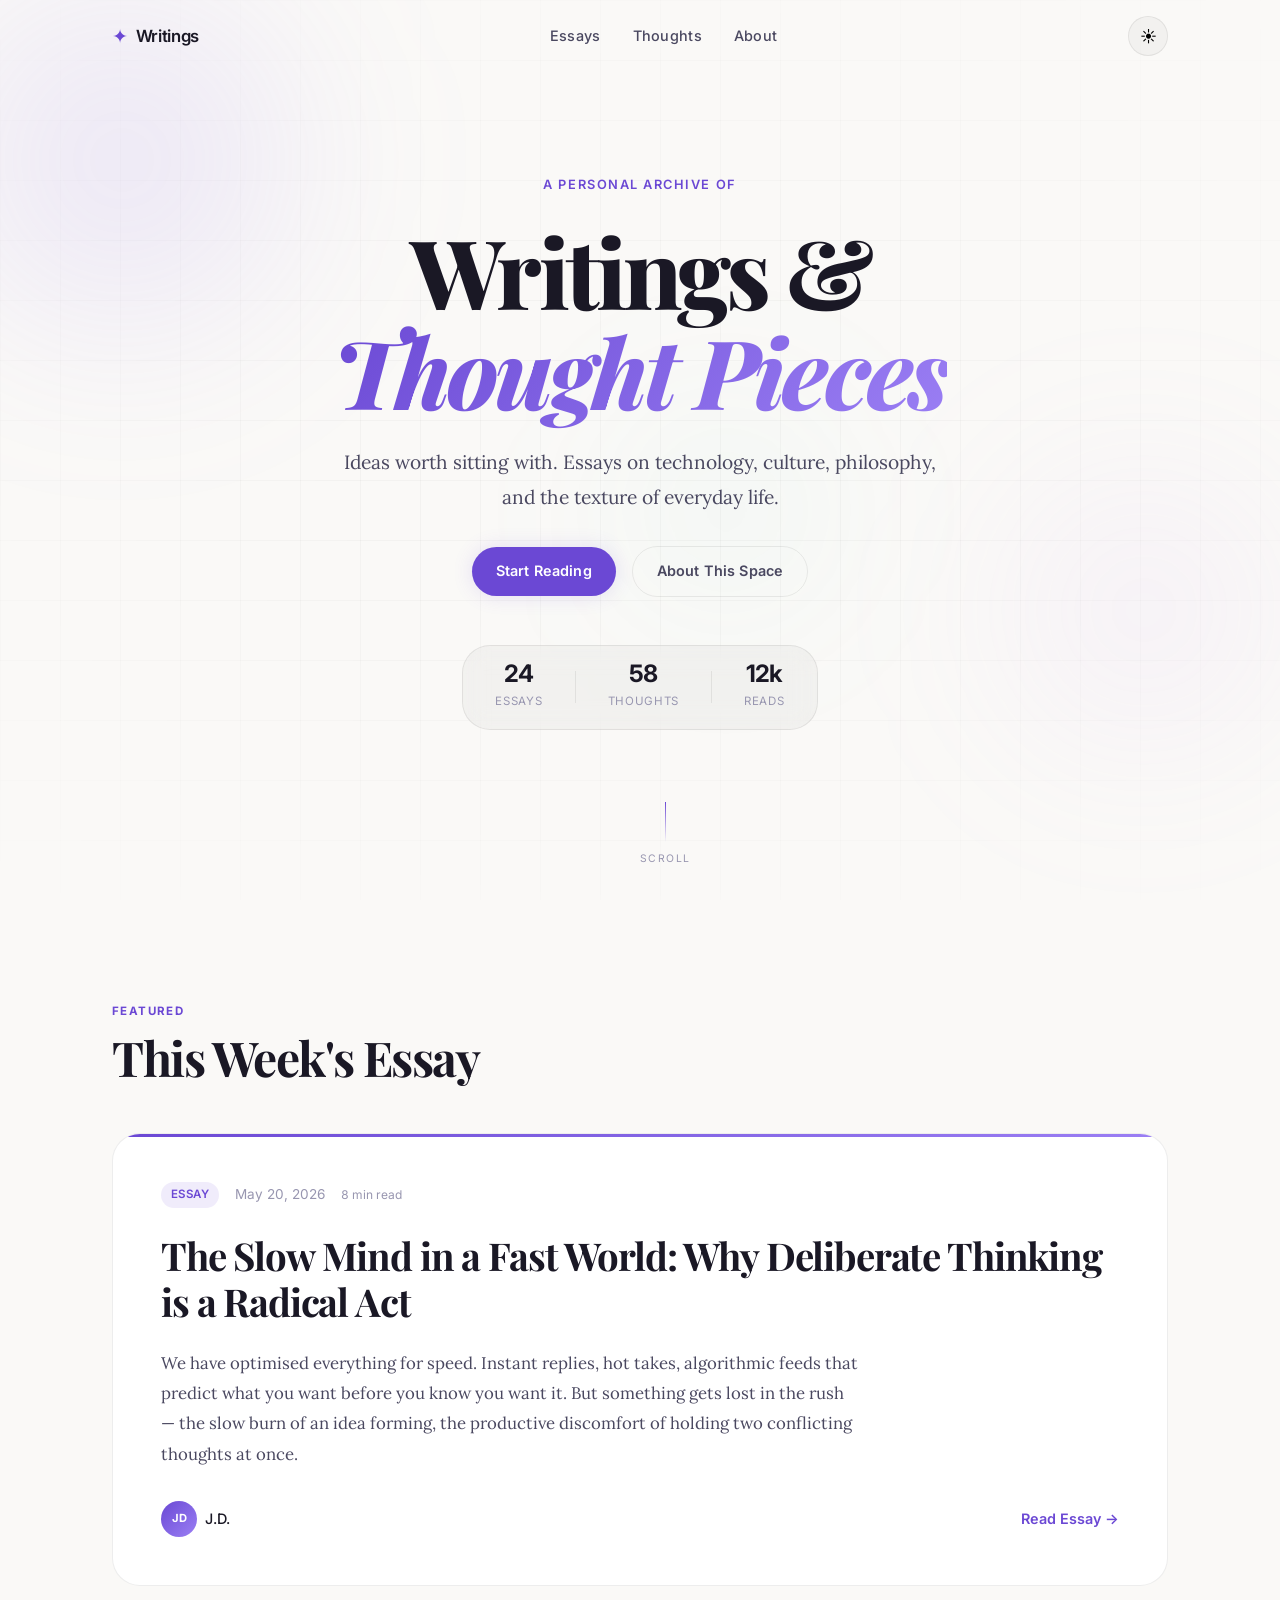
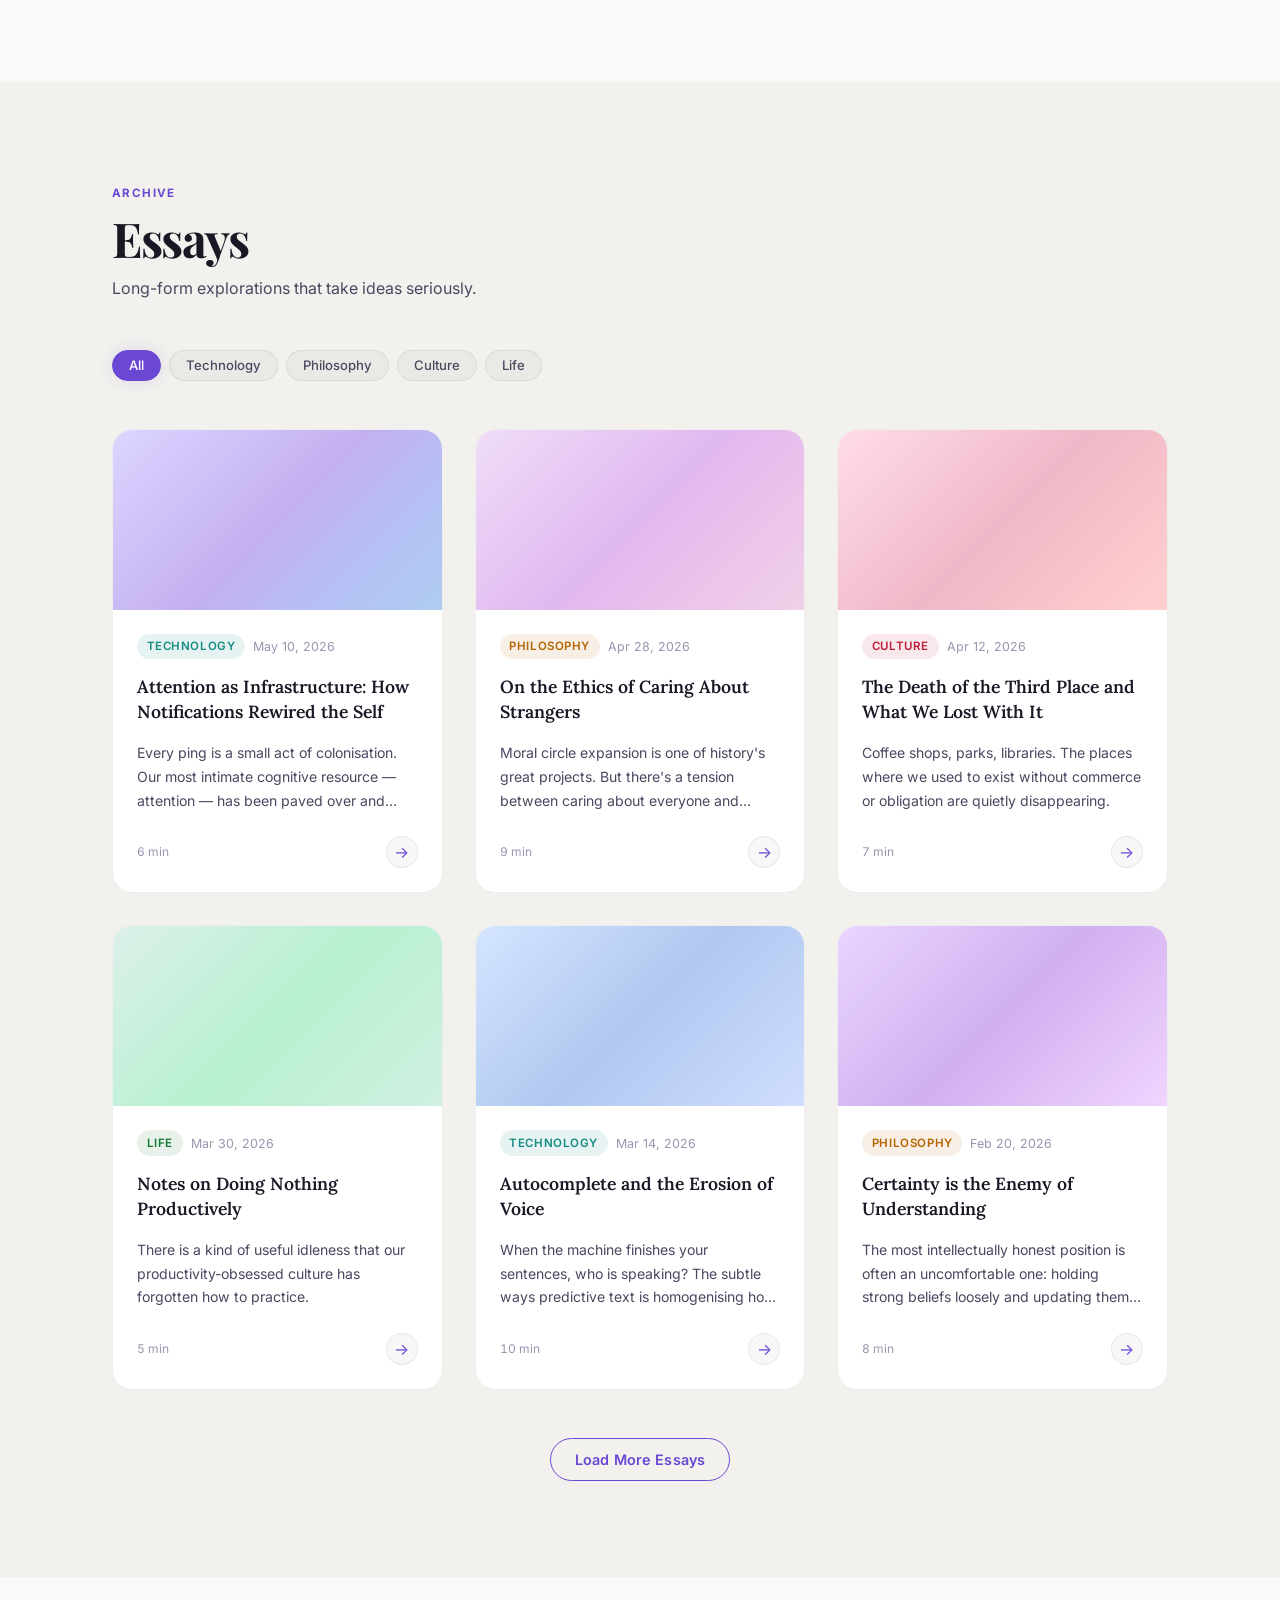
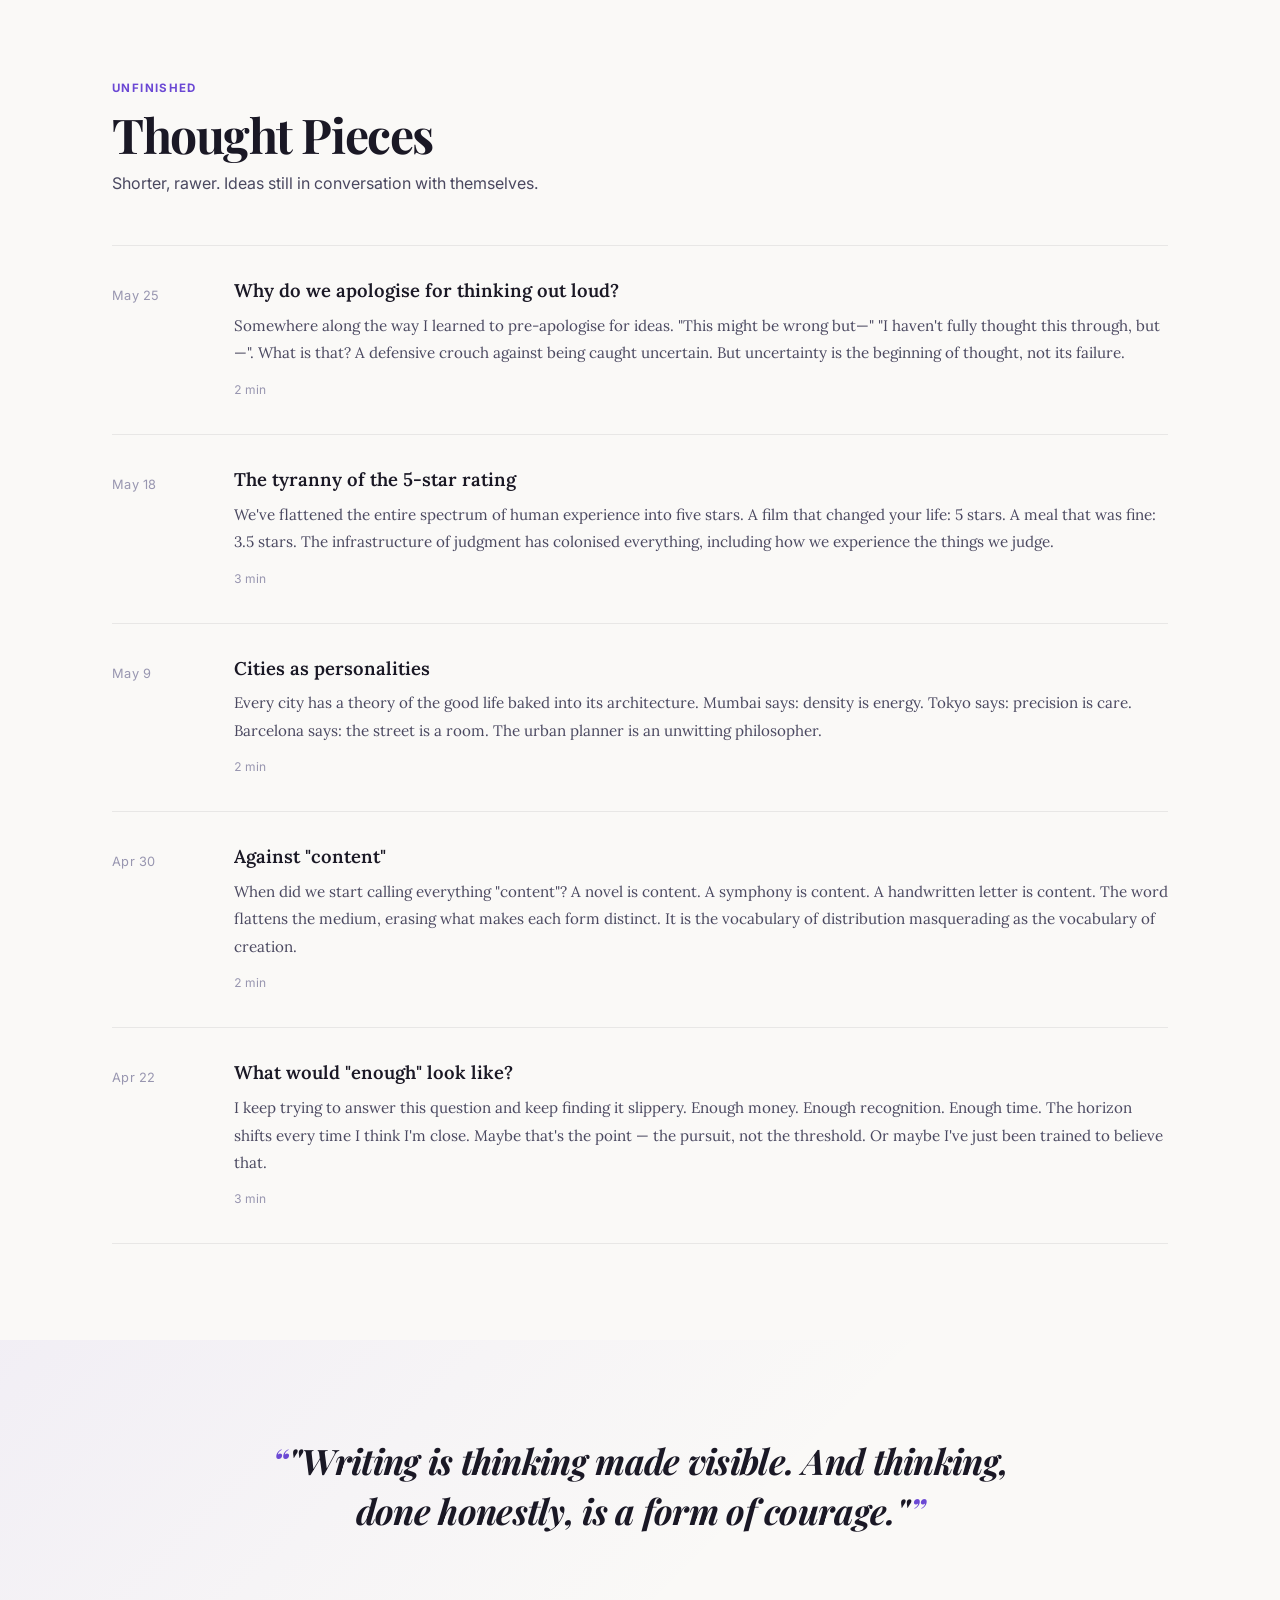
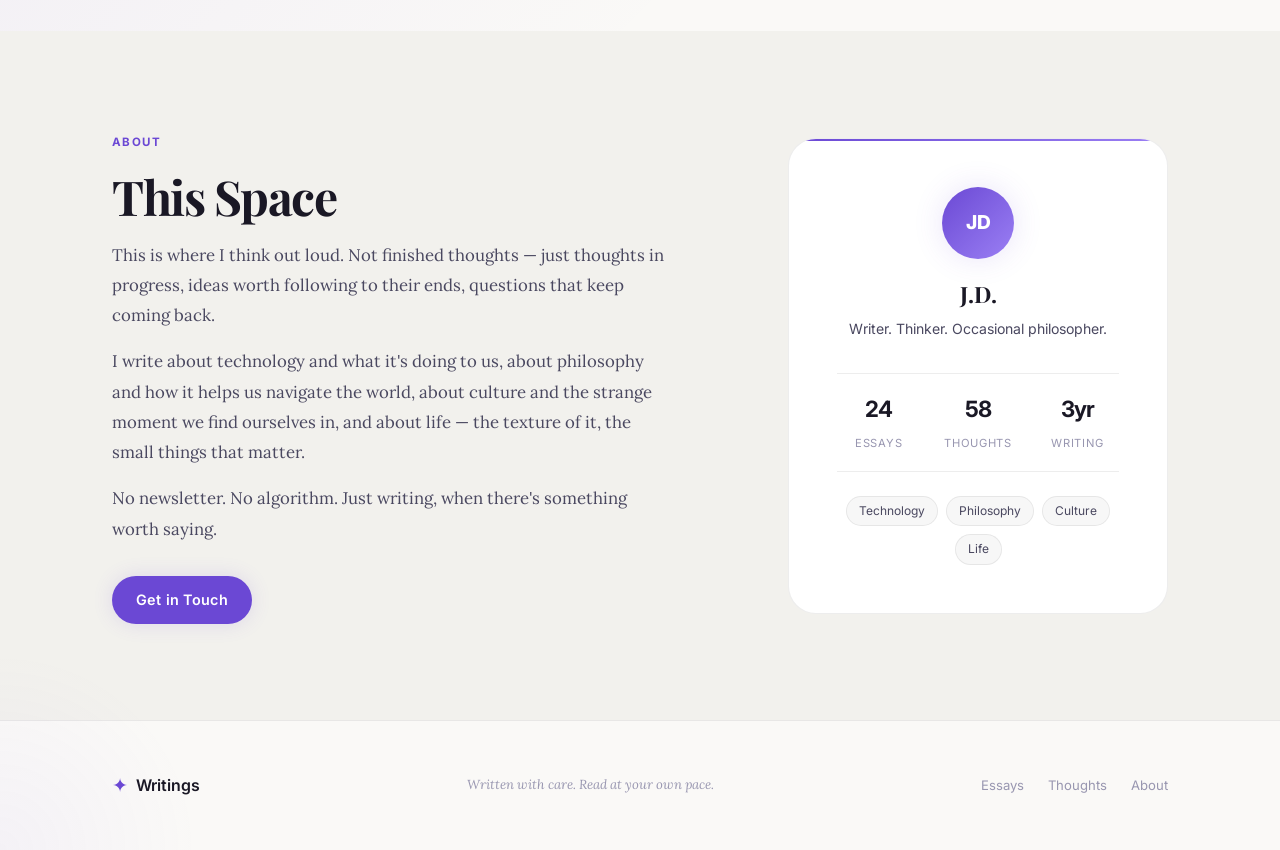
==== index.html @ d7e9d77a "Initial commit: writings & thought pieces site" ====
<!DOCTYPE html>
<html lang="en">
<head>
  <meta charset="UTF-8" />
  <meta name="viewport" content="width=device-width, initial-scale=1.0" />
  <title>Thoughts & Writings — A Space for Ideas</title>
  <meta name="description" content="A personal collection of writings, essays, and thought pieces exploring ideas across philosophy, technology, culture, and everyday life." />
  <link rel="preconnect" href="https://fonts.googleapis.com" />
  <link rel="preconnect" href="https://fonts.gstatic.com" crossorigin />
  <link href="https://fonts.googleapis.com/css2?family=Lora:ital,wght@0,400;0,500;0,600;1,400;1,500&family=Inter:wght@300;400;500;600&family=Playfair+Display:ital,wght@0,700;0,800;1,700&display=swap" rel="stylesheet" />
  <link rel="stylesheet" href="style.css" />
</head>
<body>

  <!-- Navigation -->
  <nav class="nav" id="main-nav" aria-label="Main navigation">
    <div class="nav-inner">
      <a href="#" class="nav-logo" aria-label="Home">
        <span class="logo-mark">✦</span>
        <span class="logo-text">Writings</span>
      </a>
      <div class="nav-links">
        <a href="#essays" class="nav-link">Essays</a>
        <a href="#thoughts" class="nav-link">Thoughts</a>
        <a href="#about" class="nav-link">About</a>
      </div>
      <button class="theme-toggle" id="theme-toggle" aria-label="Toggle dark/light mode" aria-pressed="true">
        <span class="theme-icon theme-icon--light">☀</span>
        <span class="theme-icon theme-icon--dark">☽</span>
      </button>
    </div>
  </nav>

  <main>

    <!-- Hero Section -->
    <section class="hero" aria-labelledby="hero-title">
      <div class="hero-bg" aria-hidden="true">
        <div class="hero-orb hero-orb--1"></div>
        <div class="hero-orb hero-orb--2"></div>
        <div class="hero-orb hero-orb--3"></div>
        <div class="hero-grid"></div>
      </div>
      <div class="hero-content">
        <span class="hero-eyebrow">A personal archive of</span>
        <h1 id="hero-title" class="hero-title">
          Writings &amp;<br />
          <em>Thought Pieces</em>
        </h1>
        <p class="hero-subtitle">Ideas worth sitting with. Essays on technology, culture, philosophy, and the texture of everyday life.</p>
        <div class="hero-cta">
          <a href="#featured" class="btn btn--primary" id="hero-read-btn">Start Reading</a>
          <a href="#about" class="btn btn--ghost" id="hero-about-btn">About This Space</a>
        </div>
        <div class="hero-stats" aria-label="Site statistics">
          <div class="stat">
            <span class="stat-number" id="stat-essays">24</span>
            <span class="stat-label">Essays</span>
          </div>
          <div class="stat-divider" aria-hidden="true"></div>
          <div class="stat">
            <span class="stat-number" id="stat-thoughts">58</span>
            <span class="stat-label">Thoughts</span>
          </div>
          <div class="stat-divider" aria-hidden="true"></div>
          <div class="stat">
            <span class="stat-number" id="stat-reads">12k</span>
            <span class="stat-label">Reads</span>
          </div>
        </div>
      </div>
      <div class="hero-scroll-indicator" aria-hidden="true">
        <div class="scroll-line"></div>
        <span class="scroll-text">Scroll</span>
      </div>
    </section>

    <!-- Featured Section -->
    <section class="featured" id="featured" aria-labelledby="featured-title">
      <div class="container">
        <div class="section-header">
          <span class="section-tag">Featured</span>
          <h2 id="featured-title" class="section-title">This Week's Essay</h2>
        </div>
        <article class="featured-card" id="featured-article">
          <div class="featured-card__meta">
            <span class="tag tag--essay">Essay</span>
            <time datetime="2026-05-20">May 20, 2026</time>
            <span class="read-time">8 min read</span>
          </div>
          <h3 class="featured-card__title">
            <a href="article.html" id="featured-article-link">The Slow Mind in a Fast World: Why Deliberate Thinking is a Radical Act</a>
          </h3>
          <p class="featured-card__excerpt">We have optimised everything for speed. Instant replies, hot takes, algorithmic feeds that predict what you want before you know you want it. But something gets lost in the rush — the slow burn of an idea forming, the productive discomfort of holding two conflicting thoughts at once.</p>
          <div class="featured-card__footer">
            <div class="author">
              <div class="author-avatar" aria-hidden="true">JD</div>
              <span class="author-name">J.D.</span>
            </div>
            <a href="article.html" class="read-link" id="featured-read-link" aria-label="Read: The Slow Mind in a Fast World">Read Essay →</a>
          </div>
        </article>
      </div>
    </section>

    <!-- Essays Section -->
    <section class="essays-section" id="essays" aria-labelledby="essays-title">
      <div class="container">
        <div class="section-header">
          <span class="section-tag">Archive</span>
          <h2 id="essays-title" class="section-title">Essays</h2>
          <p class="section-subtitle">Long-form explorations that take ideas seriously.</p>
        </div>

        <div class="filter-bar" role="group" aria-label="Filter essays by topic">
          <button class="filter-btn active" data-filter="all" id="filter-all">All</button>
          <button class="filter-btn" data-filter="technology" id="filter-tech">Technology</button>
          <button class="filter-btn" data-filter="philosophy" id="filter-philosophy">Philosophy</button>
          <button class="filter-btn" data-filter="culture" id="filter-culture">Culture</button>
          <button class="filter-btn" data-filter="life" id="filter-life">Life</button>
        </div>

        <div class="essays-grid" id="essays-grid" role="list">

          <article class="essay-card reveal-on-scroll" data-category="technology" role="listitem">
            <div class="essay-card__image-wrap">
              <div class="essay-card__image essay-card__image--tech" aria-hidden="true"></div>
            </div>
            <div class="essay-card__body">
              <div class="essay-card__meta">
                <span class="tag tag--tech">Technology</span>
                <time datetime="2026-05-10">May 10, 2026</time>
              </div>
              <h3 class="essay-card__title">
                <a href="article.html" id="essay-1-link">Attention as Infrastructure: How Notifications Rewired the Self</a>
              </h3>
              <p class="essay-card__excerpt">Every ping is a small act of colonisation. Our most intimate cognitive resource — attention — has been paved over and monetised.</p>
              <div class="essay-card__footer">
                <span class="read-time">6 min</span>
                <a href="article.html" class="arrow-link" aria-label="Read Attention as Infrastructure" id="essay-1-read">→</a>
              </div>
            </div>
          </article>

          <article class="essay-card reveal-on-scroll" data-category="philosophy" role="listitem">
            <div class="essay-card__image-wrap">
              <div class="essay-card__image essay-card__image--phil" aria-hidden="true"></div>
            </div>
            <div class="essay-card__body">
              <div class="essay-card__meta">
                <span class="tag tag--phil">Philosophy</span>
                <time datetime="2026-04-28">Apr 28, 2026</time>
              </div>
              <h3 class="essay-card__title">
                <a href="article.html" id="essay-2-link">On the Ethics of Caring About Strangers</a>
              </h3>
              <p class="essay-card__excerpt">Moral circle expansion is one of history's great projects. But there's a tension between caring about everyone and caring deeply about anyone.</p>
              <div class="essay-card__footer">
                <span class="read-time">9 min</span>
                <a href="article.html" class="arrow-link" aria-label="Read On the Ethics of Caring About Strangers" id="essay-2-read">→</a>
              </div>
            </div>
          </article>

          <article class="essay-card reveal-on-scroll" data-category="culture" role="listitem">
            <div class="essay-card__image-wrap">
              <div class="essay-card__image essay-card__image--culture" aria-hidden="true"></div>
            </div>
            <div class="essay-card__body">
              <div class="essay-card__meta">
                <span class="tag tag--culture">Culture</span>
                <time datetime="2026-04-12">Apr 12, 2026</time>
              </div>
              <h3 class="essay-card__title">
                <a href="article.html" id="essay-3-link">The Death of the Third Place and What We Lost With It</a>
              </h3>
              <p class="essay-card__excerpt">Coffee shops, parks, libraries. The places where we used to exist without commerce or obligation are quietly disappearing.</p>
              <div class="essay-card__footer">
                <span class="read-time">7 min</span>
                <a href="article.html" class="arrow-link" aria-label="Read The Death of the Third Place" id="essay-3-read">→</a>
              </div>
            </div>
          </article>

          <article class="essay-card reveal-on-scroll" data-category="life" role="listitem">
            <div class="essay-card__image-wrap">
              <div class="essay-card__image essay-card__image--life" aria-hidden="true"></div>
            </div>
            <div class="essay-card__body">
              <div class="essay-card__meta">
                <span class="tag tag--life">Life</span>
                <time datetime="2026-03-30">Mar 30, 2026</time>
              </div>
              <h3 class="essay-card__title">
                <a href="article.html" id="essay-4-link">Notes on Doing Nothing Productively</a>
              </h3>
              <p class="essay-card__excerpt">There is a kind of useful idleness that our productivity-obsessed culture has forgotten how to practice.</p>
              <div class="essay-card__footer">
                <span class="read-time">5 min</span>
                <a href="article.html" class="arrow-link" aria-label="Read Notes on Doing Nothing Productively" id="essay-4-read">→</a>
              </div>
            </div>
          </article>

          <article class="essay-card reveal-on-scroll" data-category="technology" role="listitem">
            <div class="essay-card__image-wrap">
              <div class="essay-card__image essay-card__image--tech2" aria-hidden="true"></div>
            </div>
            <div class="essay-card__body">
              <div class="essay-card__meta">
                <span class="tag tag--tech">Technology</span>
                <time datetime="2026-03-14">Mar 14, 2026</time>
              </div>
              <h3 class="essay-card__title">
                <a href="article.html" id="essay-5-link">Autocomplete and the Erosion of Voice</a>
              </h3>
              <p class="essay-card__excerpt">When the machine finishes your sentences, who is speaking? The subtle ways predictive text is homogenising how we write and think.</p>
              <div class="essay-card__footer">
                <span class="read-time">10 min</span>
                <a href="article.html" class="arrow-link" aria-label="Read Autocomplete and the Erosion of Voice" id="essay-5-read">→</a>
              </div>
            </div>
          </article>

          <article class="essay-card reveal-on-scroll" data-category="philosophy" role="listitem">
            <div class="essay-card__image-wrap">
              <div class="essay-card__image essay-card__image--phil2" aria-hidden="true"></div>
            </div>
            <div class="essay-card__body">
              <div class="essay-card__meta">
                <span class="tag tag--phil">Philosophy</span>
                <time datetime="2026-02-20">Feb 20, 2026</time>
              </div>
              <h3 class="essay-card__title">
                <a href="article.html" id="essay-6-link">Certainty is the Enemy of Understanding</a>
              </h3>
              <p class="essay-card__excerpt">The most intellectually honest position is often an uncomfortable one: holding strong beliefs loosely and updating them gracefully.</p>
              <div class="essay-card__footer">
                <span class="read-time">8 min</span>
                <a href="article.html" class="arrow-link" aria-label="Read Certainty is the Enemy of Understanding" id="essay-6-read">→</a>
              </div>
            </div>
          </article>

        </div>

        <div class="load-more-wrap">
          <button class="btn btn--outline" id="load-more-btn">Load More Essays</button>
        </div>
      </div>
    </section>

    <!-- Thoughts Section -->
    <section class="thoughts-section" id="thoughts" aria-labelledby="thoughts-title">
      <div class="container">
        <div class="section-header">
          <span class="section-tag">Unfinished</span>
          <h2 id="thoughts-title" class="section-title">Thought Pieces</h2>
          <p class="section-subtitle">Shorter, rawer. Ideas still in conversation with themselves.</p>
        </div>

        <div class="thoughts-list" id="thoughts-list" role="list">

          <article class="thought-item reveal-on-scroll" role="listitem">
            <div class="thought-item__date">
              <time datetime="2026-05-25">May 25</time>
            </div>
            <div class="thought-item__body">
              <h3 class="thought-item__title">
                <a href="article.html" id="thought-1-link">Why do we apologise for thinking out loud?</a>
              </h3>
              <p class="thought-item__text">Somewhere along the way I learned to pre-apologise for ideas. "This might be wrong but—" "I haven't fully thought this through, but—". What is that? A defensive crouch against being caught uncertain. But uncertainty is the beginning of thought, not its failure.</p>
              <span class="read-time">2 min</span>
            </div>
          </article>

          <article class="thought-item reveal-on-scroll" role="listitem">
            <div class="thought-item__date">
              <time datetime="2026-05-18">May 18</time>
            </div>
            <div class="thought-item__body">
              <h3 class="thought-item__title">
                <a href="article.html" id="thought-2-link">The tyranny of the 5-star rating</a>
              </h3>
              <p class="thought-item__text">We've flattened the entire spectrum of human experience into five stars. A film that changed your life: 5 stars. A meal that was fine: 3.5 stars. The infrastructure of judgment has colonised everything, including how we experience the things we judge.</p>
              <span class="read-time">3 min</span>
            </div>
          </article>

          <article class="thought-item reveal-on-scroll" role="listitem">
            <div class="thought-item__date">
              <time datetime="2026-05-09">May 9</time>
            </div>
            <div class="thought-item__body">
              <h3 class="thought-item__title">
                <a href="article.html" id="thought-3-link">Cities as personalities</a>
              </h3>
              <p class="thought-item__text">Every city has a theory of the good life baked into its architecture. Mumbai says: density is energy. Tokyo says: precision is care. Barcelona says: the street is a room. The urban planner is an unwitting philosopher.</p>
              <span class="read-time">2 min</span>
            </div>
          </article>

          <article class="thought-item reveal-on-scroll" role="listitem">
            <div class="thought-item__date">
              <time datetime="2026-04-30">Apr 30</time>
            </div>
            <div class="thought-item__body">
              <h3 class="thought-item__title">
                <a href="article.html" id="thought-4-link">Against "content"</a>
              </h3>
              <p class="thought-item__text">When did we start calling everything "content"? A novel is content. A symphony is content. A handwritten letter is content. The word flattens the medium, erasing what makes each form distinct. It is the vocabulary of distribution masquerading as the vocabulary of creation.</p>
              <span class="read-time">2 min</span>
            </div>
          </article>

          <article class="thought-item reveal-on-scroll" role="listitem">
            <div class="thought-item__date">
              <time datetime="2026-04-22">Apr 22</time>
            </div>
            <div class="thought-item__body">
              <h3 class="thought-item__title">
                <a href="article.html" id="thought-5-link">What would "enough" look like?</a>
              </h3>
              <p class="thought-item__text">I keep trying to answer this question and keep finding it slippery. Enough money. Enough recognition. Enough time. The horizon shifts every time I think I'm close. Maybe that's the point — the pursuit, not the threshold. Or maybe I've just been trained to believe that.</p>
              <span class="read-time">3 min</span>
            </div>
          </article>

        </div>
      </div>
    </section>

    <!-- Quote / Interlude -->
    <section class="interlude" aria-hidden="true">
      <div class="interlude-inner">
        <blockquote class="pull-quote">
          <p>"Writing is thinking made visible. And thinking, done honestly, is a form of courage."</p>
        </blockquote>
      </div>
    </section>

    <!-- About Section -->
    <section class="about-section" id="about" aria-labelledby="about-title">
      <div class="container about-grid">
        <div class="about-text reveal-on-scroll">
          <span class="section-tag">About</span>
          <h2 id="about-title" class="section-title">This Space</h2>
          <p>This is where I think out loud. Not finished thoughts — just thoughts in progress, ideas worth following to their ends, questions that keep coming back.</p>
          <p>I write about technology and what it's doing to us, about philosophy and how it helps us navigate the world, about culture and the strange moment we find ourselves in, and about life — the texture of it, the small things that matter.</p>
          <p>No newsletter. No algorithm. Just writing, when there's something worth saying.</p>
          <div class="about-links">
            <a href="mailto:hello@example.com" class="btn btn--primary" id="about-email-btn">Get in Touch</a>
          </div>
        </div>
        <div class="about-visual reveal-on-scroll" aria-hidden="true">
          <div class="about-card">
            <div class="about-card__avatar">JD</div>
            <h3 class="about-card__name">J.D.</h3>
            <p class="about-card__bio">Writer. Thinker. Occasional philosopher.</p>
            <div class="about-card__stats">
              <div class="about-stat">
                <span class="about-stat__num">24</span>
                <span class="about-stat__label">Essays</span>
              </div>
              <div class="about-stat">
                <span class="about-stat__num">58</span>
                <span class="about-stat__label">Thoughts</span>
              </div>
              <div class="about-stat">
                <span class="about-stat__num">3yr</span>
                <span class="about-stat__label">Writing</span>
              </div>
            </div>
            <div class="about-card__topics">
              <span class="topic-pill">Technology</span>
              <span class="topic-pill">Philosophy</span>
              <span class="topic-pill">Culture</span>
              <span class="topic-pill">Life</span>
            </div>
          </div>
        </div>
      </div>
    </section>

  </main>

  <!-- Footer -->
  <footer class="footer" role="contentinfo">
    <div class="footer-inner">
      <div class="footer-logo">
        <span class="logo-mark">✦</span>
        <span>Writings</span>
      </div>
      <p class="footer-copy">Written with care. Read at your own pace.</p>
      <nav class="footer-nav" aria-label="Footer navigation">
        <a href="#essays" class="footer-link">Essays</a>
        <a href="#thoughts" class="footer-link">Thoughts</a>
        <a href="#about" class="footer-link">About</a>
      </nav>
    </div>
  </footer>

  <script src="main.js"></script>
</body>
</html>
---- style.css ----
/* ============================================================
   DESIGN TOKENS
   ============================================================ */
:root {
  /* Color palette — dark mode default */
  --bg-base:       #0a0a0f;
  --bg-surface:    #111118;
  --bg-elevated:   #18181f;
  --bg-glass:      rgba(255,255,255,0.04);
  --bg-glass-hover:rgba(255,255,255,0.07);

  --text-primary:  #f0eff4;
  --text-secondary:#a09fae;
  --text-muted:    #5c5b6e;
  --text-accent:   #c9b7ff;

  --accent-1:      #9b7ff4;
  --accent-2:      #d4a8ff;
  --accent-glow:   rgba(155,127,244,0.25);

  --border:        rgba(255,255,255,0.07);
  --border-hover:  rgba(255,255,255,0.15);

  /* Tags */
  --tag-essay-bg:    rgba(155,127,244,0.15);
  --tag-essay-color: #c9b7ff;
  --tag-tech-bg:     rgba(99,216,200,0.12);
  --tag-tech-color:  #63d8c8;
  --tag-phil-bg:     rgba(255,188,112,0.12);
  --tag-phil-color:  #ffbc70;
  --tag-culture-bg:  rgba(255,120,140,0.12);
  --tag-culture-color: #ff788c;
  --tag-life-bg:     rgba(120,220,140,0.12);
  --tag-life-color:  #78dc8c;

  /* Typography */
  --font-serif:  'Lora', 'Georgia', serif;
  --font-display:'Playfair Display', 'Georgia', serif;
  --font-sans:   'Inter', system-ui, sans-serif;

  /* Spacing */
  --space-xs:  0.25rem;
  --space-sm:  0.5rem;
  --space-md:  1rem;
  --space-lg:  1.5rem;
  --space-xl:  2rem;
  --space-2xl: 3rem;
  --space-3xl: 4.5rem;
  --space-4xl: 6rem;

  /* Radius */
  --radius-sm: 6px;
  --radius-md: 12px;
  --radius-lg: 20px;
  --radius-xl: 28px;
  --radius-full: 9999px;

  /* Transitions */
  --trans-fast:   0.15s ease;
  --trans-base:   0.25s ease;
  --trans-slow:   0.45s cubic-bezier(0.4,0,0.2,1);

  /* Shadows */
  --shadow-sm:  0 1px 3px rgba(0,0,0,0.4);
  --shadow-md:  0 4px 16px rgba(0,0,0,0.5);
  --shadow-lg:  0 16px 48px rgba(0,0,0,0.6);
  --shadow-glow:0 0 40px rgba(155,127,244,0.2);
}

/* Light mode overrides */
[data-theme="light"] {
  --bg-base:       #faf9f7;
  --bg-surface:    #f2f1ed;
  --bg-elevated:   #ffffff;
  --bg-glass:      rgba(0,0,0,0.03);
  --bg-glass-hover:rgba(0,0,0,0.06);

  --text-primary:  #1a1825;
  --text-secondary:#4a4860;
  --text-muted:    #9896b0;
  --text-accent:   #6b48d4;

  --accent-1:      #6b48d4;
  --accent-2:      #9b7ff4;
  --accent-glow:   rgba(107,72,212,0.15);

  --border:        rgba(0,0,0,0.07);
  --border-hover:  rgba(0,0,0,0.15);

  --tag-essay-bg:    rgba(107,72,212,0.1);
  --tag-essay-color: #6b48d4;
  --tag-tech-bg:     rgba(20,140,130,0.1);
  --tag-tech-color:  #148c82;
  --tag-phil-bg:     rgba(180,100,0,0.1);
  --tag-phil-color:  #b46400;
  --tag-culture-bg:  rgba(190,30,60,0.1);
  --tag-culture-color: #be1e3c;
  --tag-life-bg:     rgba(20,120,50,0.1);
  --tag-life-color:  #147832;

  --shadow-sm:  0 1px 3px rgba(0,0,0,0.08);
  --shadow-md:  0 4px 16px rgba(0,0,0,0.1);
  --shadow-lg:  0 16px 48px rgba(0,0,0,0.12);
  --shadow-glow:0 0 40px rgba(107,72,212,0.12);
}

/* ============================================================
   RESET & BASE
   ============================================================ */
*, *::before, *::after { box-sizing: border-box; margin: 0; padding: 0; }

html {
  scroll-behavior: smooth;
  -webkit-text-size-adjust: 100%;
}

body {
  font-family: var(--font-sans);
  font-size: 1rem;
  line-height: 1.7;
  color: var(--text-primary);
  background: var(--bg-base);
  transition: background var(--trans-slow), color var(--trans-slow);
  overflow-x: hidden;
}

img { max-width: 100%; display: block; }
a { color: inherit; text-decoration: none; }
button { font-family: inherit; cursor: pointer; border: none; background: none; }
ul, ol { list-style: none; }

/* ============================================================
   SCROLLBAR
   ============================================================ */
::-webkit-scrollbar { width: 6px; }
::-webkit-scrollbar-track { background: var(--bg-base); }
::-webkit-scrollbar-thumb { background: var(--accent-1); border-radius: var(--radius-full); }

/* ============================================================
   LAYOUT
   ============================================================ */
.container {
  max-width: 1120px;
  margin: 0 auto;
  padding: 0 var(--space-xl);
}

/* ============================================================
   NAVIGATION
   ============================================================ */
.nav {
  position: fixed;
  top: 0;
  left: 0;
  right: 0;
  z-index: 100;
  padding: var(--space-md) 0;
  transition: background var(--trans-slow), box-shadow var(--trans-base);
}

.nav.scrolled {
  background: rgba(10,10,15,0.85);
  backdrop-filter: blur(20px);
  -webkit-backdrop-filter: blur(20px);
  box-shadow: 0 1px 0 var(--border);
}

[data-theme="light"] .nav.scrolled {
  background: rgba(250,249,247,0.85);
}

.nav-inner {
  max-width: 1120px;
  margin: 0 auto;
  padding: 0 var(--space-xl);
  display: flex;
  align-items: center;
  justify-content: space-between;
  gap: var(--space-lg);
}

.nav-logo {
  display: flex;
  align-items: center;
  gap: var(--space-sm);
  font-weight: 600;
  font-size: 1.05rem;
  letter-spacing: -0.02em;
  transition: opacity var(--trans-fast);
}
.nav-logo:hover { opacity: 0.8; }

.logo-mark {
  color: var(--accent-1);
  font-size: 1.2rem;
  display: inline-block;
  animation: spin-slow 8s linear infinite;
}

@keyframes spin-slow {
  to { transform: rotate(360deg); }
}

.nav-links {
  display: flex;
  gap: var(--space-xl);
}

.nav-link {
  font-size: 0.9rem;
  font-weight: 500;
  color: var(--text-secondary);
  letter-spacing: 0.02em;
  transition: color var(--trans-fast);
  position: relative;
}
.nav-link::after {
  content: '';
  position: absolute;
  bottom: -4px;
  left: 0;
  right: 100%;
  height: 1px;
  background: var(--accent-1);
  transition: right var(--trans-base);
}
.nav-link:hover { color: var(--text-primary); }
.nav-link:hover::after { right: 0; }

.theme-toggle {
  width: 40px;
  height: 40px;
  border-radius: var(--radius-full);
  background: var(--bg-glass);
  border: 1px solid var(--border);
  display: flex;
  align-items: center;
  justify-content: center;
  font-size: 1rem;
  transition: background var(--trans-fast), border-color var(--trans-fast);
  position: relative;
  overflow: hidden;
}
.theme-toggle:hover { background: var(--bg-glass-hover); border-color: var(--border-hover); }

.theme-icon {
  position: absolute;
  transition: transform var(--trans-slow), opacity var(--trans-slow);
}
.theme-icon--light { transform: rotate(-45deg) scale(0); opacity: 0; }
.theme-icon--dark  { transform: rotate(0) scale(1); opacity: 1; }

[data-theme="light"] .theme-icon--light { transform: rotate(0) scale(1); opacity: 1; }
[data-theme="light"] .theme-icon--dark  { transform: rotate(45deg) scale(0); opacity: 0; }

/* ============================================================
   BUTTONS
   ============================================================ */
.btn {
  display: inline-flex;
  align-items: center;
  gap: var(--space-sm);
  padding: 0.75rem 1.5rem;
  border-radius: var(--radius-full);
  font-size: 0.9rem;
  font-weight: 600;
  letter-spacing: 0.01em;
  transition: all var(--trans-base);
  white-space: nowrap;
}

.btn--primary {
  background: var(--accent-1);
  color: #fff;
  box-shadow: 0 0 20px var(--accent-glow);
}
.btn--primary:hover {
  background: var(--accent-2);
  box-shadow: 0 0 30px var(--accent-glow), var(--shadow-md);
  transform: translateY(-1px);
}

.btn--ghost {
  background: transparent;
  color: var(--text-secondary);
  border: 1px solid var(--border);
}
.btn--ghost:hover {
  border-color: var(--border-hover);
  color: var(--text-primary);
  background: var(--bg-glass);
}

.btn--outline {
  background: transparent;
  color: var(--accent-1);
  border: 1px solid var(--accent-1);
}
.btn--outline:hover {
  background: var(--accent-1);
  color: #fff;
  box-shadow: 0 0 20px var(--accent-glow);
}

/* ============================================================
   TAGS
   ============================================================ */
.tag {
  display: inline-flex;
  align-items: center;
  padding: 0.2rem 0.6rem;
  border-radius: var(--radius-full);
  font-size: 0.72rem;
  font-weight: 600;
  letter-spacing: 0.05em;
  text-transform: uppercase;
}
.tag--essay   { background: var(--tag-essay-bg);   color: var(--tag-essay-color); }
.tag--tech    { background: var(--tag-tech-bg);     color: var(--tag-tech-color); }
.tag--phil    { background: var(--tag-phil-bg);     color: var(--tag-phil-color); }
.tag--culture { background: var(--tag-culture-bg);  color: var(--tag-culture-color); }
.tag--life    { background: var(--tag-life-bg);     color: var(--tag-life-color); }

/* ============================================================
   SECTION HEADERS
   ============================================================ */
.section-tag {
  display: inline-block;
  font-size: 0.72rem;
  font-weight: 700;
  letter-spacing: 0.12em;
  text-transform: uppercase;
  color: var(--accent-1);
  margin-bottom: var(--space-sm);
}

.section-title {
  font-family: var(--font-display);
  font-size: clamp(2rem, 4vw, 3rem);
  font-weight: 700;
  letter-spacing: -0.03em;
  color: var(--text-primary);
  line-height: 1.15;
}

.section-subtitle {
  font-size: 1rem;
  color: var(--text-secondary);
  margin-top: var(--space-sm);
  max-width: 46ch;
}

.section-header {
  margin-bottom: var(--space-2xl);
}

/* ============================================================
   HERO
   ============================================================ */
.hero {
  min-height: 100svh;
  display: flex;
  flex-direction: column;
  align-items: center;
  justify-content: center;
  position: relative;
  overflow: hidden;
  padding: var(--space-4xl) var(--space-xl);
  text-align: center;
}

/* Animated background */
.hero-bg {
  position: absolute;
  inset: 0;
  pointer-events: none;
}

.hero-orb {
  position: absolute;
  border-radius: 50%;
  filter: blur(80px);
  animation: orb-drift 12s ease-in-out infinite alternate;
}
.hero-orb--1 {
  width: 500px; height: 500px;
  background: radial-gradient(circle, rgba(155,127,244,0.18), transparent 70%);
  top: -10%; left: -10%;
  animation-duration: 14s;
}
.hero-orb--2 {
  width: 400px; height: 400px;
  background: radial-gradient(circle, rgba(212,168,255,0.12), transparent 70%);
  bottom: 10%; right: -5%;
  animation-duration: 10s;
  animation-delay: -3s;
}
.hero-orb--3 {
  width: 300px; height: 300px;
  background: radial-gradient(circle, rgba(99,216,200,0.08), transparent 70%);
  top: 40%; left: 45%;
  animation-duration: 16s;
  animation-delay: -7s;
}

@keyframes orb-drift {
  from { transform: translate(0, 0) scale(1); }
  to   { transform: translate(40px, 30px) scale(1.05); }
}

.hero-grid {
  position: absolute;
  inset: 0;
  background-image:
    linear-gradient(var(--border) 1px, transparent 1px),
    linear-gradient(90deg, var(--border) 1px, transparent 1px);
  background-size: 60px 60px;
  mask-image: radial-gradient(ellipse 80% 70% at 50% 50%, black 30%, transparent 100%);
  opacity: 0.4;
}

.hero-content {
  position: relative;
  z-index: 1;
  max-width: 800px;
}

.hero-eyebrow {
  display: inline-block;
  font-size: 0.8rem;
  font-weight: 600;
  letter-spacing: 0.12em;
  text-transform: uppercase;
  color: var(--accent-1);
  margin-bottom: var(--space-lg);
  opacity: 0;
  transform: translateY(10px);
  animation: fade-up 0.8s ease forwards 0.2s;
}

.hero-title {
  font-family: var(--font-display);
  font-size: clamp(3rem, 8vw, 6rem);
  font-weight: 800;
  letter-spacing: -0.04em;
  line-height: 1.05;
  color: var(--text-primary);
  margin-bottom: var(--space-lg);
  opacity: 0;
  transform: translateY(16px);
  animation: fade-up 0.9s ease forwards 0.4s;
}
.hero-title em {
  font-style: italic;
  background: linear-gradient(135deg in oklch, var(--accent-1), var(--accent-2));
  -webkit-background-clip: text;
  -webkit-text-fill-color: transparent;
  background-clip: text;
}

.hero-subtitle {
  font-family: var(--font-serif);
  font-size: clamp(1rem, 2vw, 1.2rem);
  color: var(--text-secondary);
  max-width: 52ch;
  margin: 0 auto var(--space-xl);
  line-height: 1.8;
  opacity: 0;
  transform: translateY(12px);
  animation: fade-up 0.9s ease forwards 0.6s;
}

.hero-cta {
  display: flex;
  align-items: center;
  justify-content: center;
  gap: var(--space-md);
  margin-bottom: var(--space-2xl);
  opacity: 0;
  transform: translateY(10px);
  animation: fade-up 0.9s ease forwards 0.8s;
}

.hero-stats {
  display: inline-flex;
  align-items: center;
  gap: var(--space-xl);
  padding: var(--space-md) var(--space-xl);
  background: var(--bg-glass);
  border: 1px solid var(--border);
  border-radius: var(--radius-xl);
  backdrop-filter: blur(12px);
  opacity: 0;
  transform: translateY(8px);
  animation: fade-up 0.9s ease forwards 1s;
}

.stat { text-align: center; }
.stat-number {
  display: block;
  font-size: 1.5rem;
  font-weight: 700;
  color: var(--text-primary);
  letter-spacing: -0.04em;
  line-height: 1;
}
.stat-label {
  font-size: 0.72rem;
  color: var(--text-muted);
  letter-spacing: 0.06em;
  text-transform: uppercase;
}
.stat-divider {
  width: 1px;
  height: 32px;
  background: var(--border);
}

.hero-scroll-indicator {
  position: absolute;
  bottom: var(--space-xl);
  left: 50%;
  transform: translateX(-50%);
  display: flex;
  flex-direction: column;
  align-items: center;
  gap: var(--space-sm);
  opacity: 0;
  animation: fade-up 1s ease forwards 1.4s;
}
.scroll-line {
  width: 1px;
  height: 40px;
  background: linear-gradient(to bottom, var(--accent-1), transparent);
  animation: scroll-pulse 2s ease-in-out infinite;
}
.scroll-text {
  font-size: 0.65rem;
  letter-spacing: 0.14em;
  text-transform: uppercase;
  color: var(--text-muted);
}

@keyframes scroll-pulse {
  0%, 100% { transform: scaleY(1); opacity: 0.6; }
  50% { transform: scaleY(1.3); opacity: 1; }
}

/* ============================================================
   REVEAL ON SCROLL (uses View Transitions safe approach)
   ============================================================ */
.reveal-on-scroll {
  opacity: 0;
  transform: translateY(24px);
  transition: opacity 0.7s ease, transform 0.7s cubic-bezier(0.4,0,0.2,1);
}
.reveal-on-scroll.revealed {
  opacity: 1;
  transform: translateY(0);
}

@keyframes fade-up {
  to { opacity: 1; transform: translateY(0); }
}

@media (prefers-reduced-motion: reduce) {
  .hero-eyebrow, .hero-title, .hero-subtitle, .hero-cta, .hero-stats, .hero-scroll-indicator {
    animation: none;
    opacity: 1;
    transform: none;
  }
  .reveal-on-scroll {
    opacity: 1;
    transform: none;
    transition: none;
  }
  .logo-mark { animation: none; }
  .hero-orb { animation: none; }
  .scroll-line { animation: none; }
}

/* ============================================================
   FEATURED SECTION
   ============================================================ */
.featured {
  padding: var(--space-4xl) 0;
}

.featured-card {
  background: var(--bg-elevated);
  border: 1px solid var(--border);
  border-radius: var(--radius-xl);
  padding: var(--space-2xl);
  position: relative;
  overflow: hidden;
  transition: border-color var(--trans-base), box-shadow var(--trans-base);
}
.featured-card::before {
  content: '';
  position: absolute;
  top: 0; left: 0; right: 0;
  height: 3px;
  background: linear-gradient(90deg in oklch, var(--accent-1), var(--accent-2));
}
.featured-card:hover {
  border-color: var(--border-hover);
  box-shadow: var(--shadow-glow), var(--shadow-lg);
}

.featured-card__meta {
  display: flex;
  align-items: center;
  gap: var(--space-md);
  margin-bottom: var(--space-lg);
  font-size: 0.85rem;
  color: var(--text-muted);
}

.featured-card__title {
  font-family: var(--font-display);
  font-size: clamp(1.6rem, 3vw, 2.4rem);
  font-weight: 700;
  letter-spacing: -0.03em;
  line-height: 1.2;
  color: var(--text-primary);
  margin-bottom: var(--space-lg);
}
.featured-card__title a {
  background: linear-gradient(var(--text-primary), var(--text-primary)) no-repeat;
  background-size: 0 1px;
  background-position: left bottom;
  transition: background-size var(--trans-base);
}
.featured-card__title a:hover {
  background-size: 100% 1px;
}

.featured-card__excerpt {
  font-family: var(--font-serif);
  font-size: 1.05rem;
  color: var(--text-secondary);
  line-height: 1.8;
  max-width: 70ch;
  margin-bottom: var(--space-xl);
}

.featured-card__footer {
  display: flex;
  align-items: center;
  justify-content: space-between;
}

.author {
  display: flex;
  align-items: center;
  gap: var(--space-sm);
}
.author-avatar {
  width: 36px; height: 36px;
  border-radius: var(--radius-full);
  background: linear-gradient(135deg in oklch, var(--accent-1), var(--accent-2));
  display: flex;
  align-items: center;
  justify-content: center;
  font-size: 0.7rem;
  font-weight: 700;
  color: #fff;
}
.author-name { font-size: 0.9rem; font-weight: 500; }

.read-link {
  display: inline-flex;
  align-items: center;
  gap: var(--space-sm);
  font-size: 0.9rem;
  font-weight: 600;
  color: var(--accent-1);
  transition: gap var(--trans-base), color var(--trans-fast);
}
.read-link:hover {
  gap: var(--space-md);
  color: var(--accent-2);
}

/* ============================================================
   ESSAYS SECTION
   ============================================================ */
.essays-section {
  padding: var(--space-4xl) 0;
  background: var(--bg-surface);
}

.filter-bar {
  display: flex;
  flex-wrap: wrap;
  gap: var(--space-sm);
  margin-bottom: var(--space-2xl);
}

.filter-btn {
  padding: 0.4rem 1rem;
  border-radius: var(--radius-full);
  font-size: 0.82rem;
  font-weight: 500;
  color: var(--text-secondary);
  background: var(--bg-glass);
  border: 1px solid var(--border);
  transition: all var(--trans-fast);
}
.filter-btn:hover {
  border-color: var(--border-hover);
  color: var(--text-primary);
}
.filter-btn.active {
  background: var(--accent-1);
  color: #fff;
  border-color: var(--accent-1);
  box-shadow: 0 0 16px var(--accent-glow);
}

.essays-grid {
  display: grid;
  grid-template-columns: repeat(auto-fill, minmax(320px, 1fr));
  gap: var(--space-xl);
  margin-bottom: var(--space-2xl);
}

.essay-card {
  background: var(--bg-elevated);
  border: 1px solid var(--border);
  border-radius: var(--radius-lg);
  overflow: hidden;
  transition: border-color var(--trans-base), box-shadow var(--trans-base), transform var(--trans-slow);
}
.essay-card:hover {
  border-color: var(--border-hover);
  box-shadow: var(--shadow-md), 0 0 20px var(--accent-glow);
  transform: translateY(-4px);
}

.essay-card__image-wrap {
  overflow: hidden;
  height: 180px;
}

.essay-card__image {
  width: 100%;
  height: 100%;
  transition: transform 0.6s ease;
}
.essay-card:hover .essay-card__image {
  transform: scale(1.05);
}

/* Card image gradient backgrounds */
.essay-card__image--tech    { background: linear-gradient(135deg in oklch, #1a1040, #2d1b6e, #1a3060); }
.essay-card__image--phil    { background: linear-gradient(135deg in oklch, #1a0a2e, #3d1a5c, #2e1040); }
.essay-card__image--culture { background: linear-gradient(135deg in oklch, #2e0a20, #5c1a30, #3d1020); }
.essay-card__image--life    { background: linear-gradient(135deg in oklch, #0a2e20, #1a5c3d, #0a3020); }
.essay-card__image--tech2   { background: linear-gradient(135deg in oklch, #0a1a3e, #1a3a6e, #0a2a5c); }
.essay-card__image--phil2   { background: linear-gradient(135deg in oklch, #1e0a3a, #4a1870, #2a0a4e); }

[data-theme="light"] .essay-card__image--tech    { background: linear-gradient(135deg in oklch, #ddd5ff, #c4b0f0, #b0ccf0); }
[data-theme="light"] .essay-card__image--phil    { background: linear-gradient(135deg in oklch, #f0ddf8, #e0b8f0, #f0d0e8); }
[data-theme="light"] .essay-card__image--culture { background: linear-gradient(135deg in oklch, #ffdde8, #f0b8c8, #ffd0d0); }
[data-theme="light"] .essay-card__image--life    { background: linear-gradient(135deg in oklch, #ddf0e8, #b8f0d0, #d0f0e0); }
[data-theme="light"] .essay-card__image--tech2   { background: linear-gradient(135deg in oklch, #d5e5ff, #b0c8f0, #d0deff); }
[data-theme="light"] .essay-card__image--phil2   { background: linear-gradient(135deg in oklch, #ead5ff, #d0b0f0, #f0d5ff); }

.essay-card__body {
  padding: var(--space-lg);
}

.essay-card__meta {
  display: flex;
  align-items: center;
  gap: var(--space-sm);
  margin-bottom: var(--space-md);
  font-size: 0.78rem;
  color: var(--text-muted);
}

.essay-card__title {
  font-family: var(--font-serif);
  font-size: 1.1rem;
  font-weight: 600;
  line-height: 1.4;
  color: var(--text-primary);
  margin-bottom: var(--space-md);
}
.essay-card__title a {
  transition: color var(--trans-fast);
}
.essay-card__title a:hover { color: var(--accent-1); }

.essay-card__excerpt {
  font-size: 0.88rem;
  color: var(--text-secondary);
  line-height: 1.7;
  margin-bottom: var(--space-lg);
  display: -webkit-box;
  -webkit-line-clamp: 3;
  -webkit-box-orient: vertical;
  overflow: hidden;
}

.essay-card__footer {
  display: flex;
  align-items: center;
  justify-content: space-between;
}

.read-time {
  font-size: 0.75rem;
  color: var(--text-muted);
  font-variant-numeric: tabular-nums;
}

.arrow-link {
  width: 32px; height: 32px;
  border-radius: var(--radius-full);
  background: var(--bg-glass);
  border: 1px solid var(--border);
  display: flex;
  align-items: center;
  justify-content: center;
  font-size: 1rem;
  color: var(--accent-1);
  transition: all var(--trans-fast);
}
.essay-card:hover .arrow-link {
  background: var(--accent-1);
  color: #fff;
  border-color: var(--accent-1);
  transform: translateX(4px);
}

.load-more-wrap {
  text-align: center;
}

/* ============================================================
   THOUGHTS SECTION
   ============================================================ */
.thoughts-section {
  padding: var(--space-4xl) 0;
}

.thoughts-list {
  display: flex;
  flex-direction: column;
  gap: 0;
}

.thought-item {
  display: grid;
  grid-template-columns: 90px 1fr;
  gap: var(--space-xl);
  padding: var(--space-xl) 0;
  border-bottom: 1px solid var(--border);
  transition: border-color var(--trans-fast);
}
.thought-item:first-child { border-top: 1px solid var(--border); }
.thought-item:hover { border-color: var(--border-hover); }

.thought-item__date {
  padding-top: 3px;
}
.thought-item__date time {
  font-size: 0.8rem;
  color: var(--text-muted);
  letter-spacing: 0.02em;
}

.thought-item__title {
  font-family: var(--font-serif);
  font-size: 1.15rem;
  font-weight: 600;
  color: var(--text-primary);
  margin-bottom: var(--space-sm);
  line-height: 1.4;
}
.thought-item__title a {
  transition: color var(--trans-fast);
}
.thought-item__title a:hover { color: var(--accent-1); }

.thought-item__text {
  font-family: var(--font-serif);
  font-size: 0.95rem;
  color: var(--text-secondary);
  line-height: 1.8;
  margin-bottom: var(--space-sm);
}

/* ============================================================
   INTERLUDE / PULL QUOTE
   ============================================================ */
.interlude {
  padding: var(--space-4xl) var(--space-xl);
  overflow: hidden;
  position: relative;
}
.interlude::before {
  content: '';
  position: absolute;
  inset: 0;
  background: linear-gradient(135deg in oklch, var(--accent-1) 0%, transparent 60%);
  opacity: 0.06;
}

.interlude-inner {
  max-width: 800px;
  margin: 0 auto;
  text-align: center;
  position: relative;
}

.pull-quote p {
  font-family: var(--font-display);
  font-size: clamp(1.4rem, 3vw, 2.2rem);
  font-style: italic;
  font-weight: 700;
  line-height: 1.4;
  color: var(--text-primary);
  letter-spacing: -0.02em;
}
.pull-quote p::before { content: '\201C'; color: var(--accent-1); }
.pull-quote p::after  { content: '\201D'; color: var(--accent-1); }

/* ============================================================
   ABOUT SECTION
   ============================================================ */
.about-section {
  padding: var(--space-4xl) 0;
  background: var(--bg-surface);
}

.about-grid {
  display: grid;
  grid-template-columns: 1fr 380px;
  gap: var(--space-4xl);
  align-items: center;
}

.about-text p {
  font-family: var(--font-serif);
  font-size: 1.05rem;
  color: var(--text-secondary);
  line-height: 1.8;
  margin-top: var(--space-md);
  max-width: 56ch;
}

.about-text .section-title { margin-top: var(--space-sm); }

.about-links { margin-top: var(--space-xl); }

.about-card {
  background: var(--bg-elevated);
  border: 1px solid var(--border);
  border-radius: var(--radius-xl);
  padding: var(--space-2xl);
  text-align: center;
  position: relative;
  overflow: hidden;
  transition: border-color var(--trans-base), box-shadow var(--trans-base);
}
.about-card:hover {
  border-color: var(--border-hover);
  box-shadow: var(--shadow-glow);
}
.about-card::before {
  content: '';
  position: absolute;
  top: 0; left: 0; right: 0;
  height: 2px;
  background: linear-gradient(90deg in oklch, var(--accent-1), var(--accent-2));
}

.about-card__avatar {
  width: 72px; height: 72px;
  border-radius: var(--radius-full);
  background: linear-gradient(135deg in oklch, var(--accent-1), var(--accent-2));
  display: flex;
  align-items: center;
  justify-content: center;
  font-size: 1.2rem;
  font-weight: 800;
  color: #fff;
  margin: 0 auto var(--space-md);
  box-shadow: 0 0 30px var(--accent-glow);
}

.about-card__name {
  font-family: var(--font-display);
  font-size: 1.4rem;
  font-weight: 700;
  color: var(--text-primary);
  margin-bottom: var(--space-xs);
}
.about-card__bio {
  font-size: 0.88rem;
  color: var(--text-secondary);
  margin-bottom: var(--space-xl);
}

.about-card__stats {
  display: grid;
  grid-template-columns: repeat(3, 1fr);
  gap: var(--space-md);
  margin-bottom: var(--space-lg);
  padding: var(--space-md) 0;
  border-top: 1px solid var(--border);
  border-bottom: 1px solid var(--border);
}
.about-stat__num {
  display: block;
  font-size: 1.4rem;
  font-weight: 700;
  color: var(--text-primary);
  letter-spacing: -0.04em;
}
.about-stat__label {
  font-size: 0.7rem;
  color: var(--text-muted);
  text-transform: uppercase;
  letter-spacing: 0.06em;
}

.about-card__topics {
  display: flex;
  flex-wrap: wrap;
  gap: var(--space-sm);
  justify-content: center;
}
.topic-pill {
  padding: 0.25rem 0.75rem;
  background: var(--bg-glass);
  border: 1px solid var(--border);
  border-radius: var(--radius-full);
  font-size: 0.75rem;
  color: var(--text-secondary);
  transition: all var(--trans-fast);
}
.topic-pill:hover {
  border-color: var(--accent-1);
  color: var(--accent-1);
}

/* ============================================================
   FOOTER
   ============================================================ */
.footer {
  padding: var(--space-2xl) 0;
  border-top: 1px solid var(--border);
}
.footer-inner {
  max-width: 1120px;
  margin: 0 auto;
  padding: 0 var(--space-xl);
  display: flex;
  align-items: center;
  justify-content: space-between;
  flex-wrap: wrap;
  gap: var(--space-md);
}

.footer-logo {
  display: flex;
  align-items: center;
  gap: var(--space-sm);
  font-weight: 600;
}
.footer-copy {
  font-size: 0.82rem;
  color: var(--text-muted);
  font-family: var(--font-serif);
  font-style: italic;
}
.footer-nav { display: flex; gap: var(--space-lg); }
.footer-link {
  font-size: 0.82rem;
  color: var(--text-muted);
  transition: color var(--trans-fast);
}
.footer-link:hover { color: var(--accent-1); }

/* ============================================================
   FILTER ANIMATION
   ============================================================ */
.essay-card {
  transition: border-color var(--trans-base), box-shadow var(--trans-base),
              transform var(--trans-slow), opacity 0.3s ease;
}
.essay-card.hidden {
  display: none;
}

/* ============================================================
   RESPONSIVE
   ============================================================ */
@media (max-width: 900px) {
  .about-grid {
    grid-template-columns: 1fr;
  }
  .about-visual { order: -1; }
  .about-card { max-width: 380px; margin: 0 auto; }
}

@media (max-width: 640px) {
  .hero-cta { flex-direction: column; }
  .hero-stats { gap: var(--space-md); padding: var(--space-md) var(--space-lg); }
  .nav-links { display: none; }
  .essays-grid { grid-template-columns: 1fr; }
  .thought-item { grid-template-columns: 1fr; gap: var(--space-xs); }
  .thought-item__date { padding-top: 0; }
  .featured-card { padding: var(--space-lg); }
  .footer-inner { flex-direction: column; text-align: center; }
  .footer-nav { justify-content: center; }
}
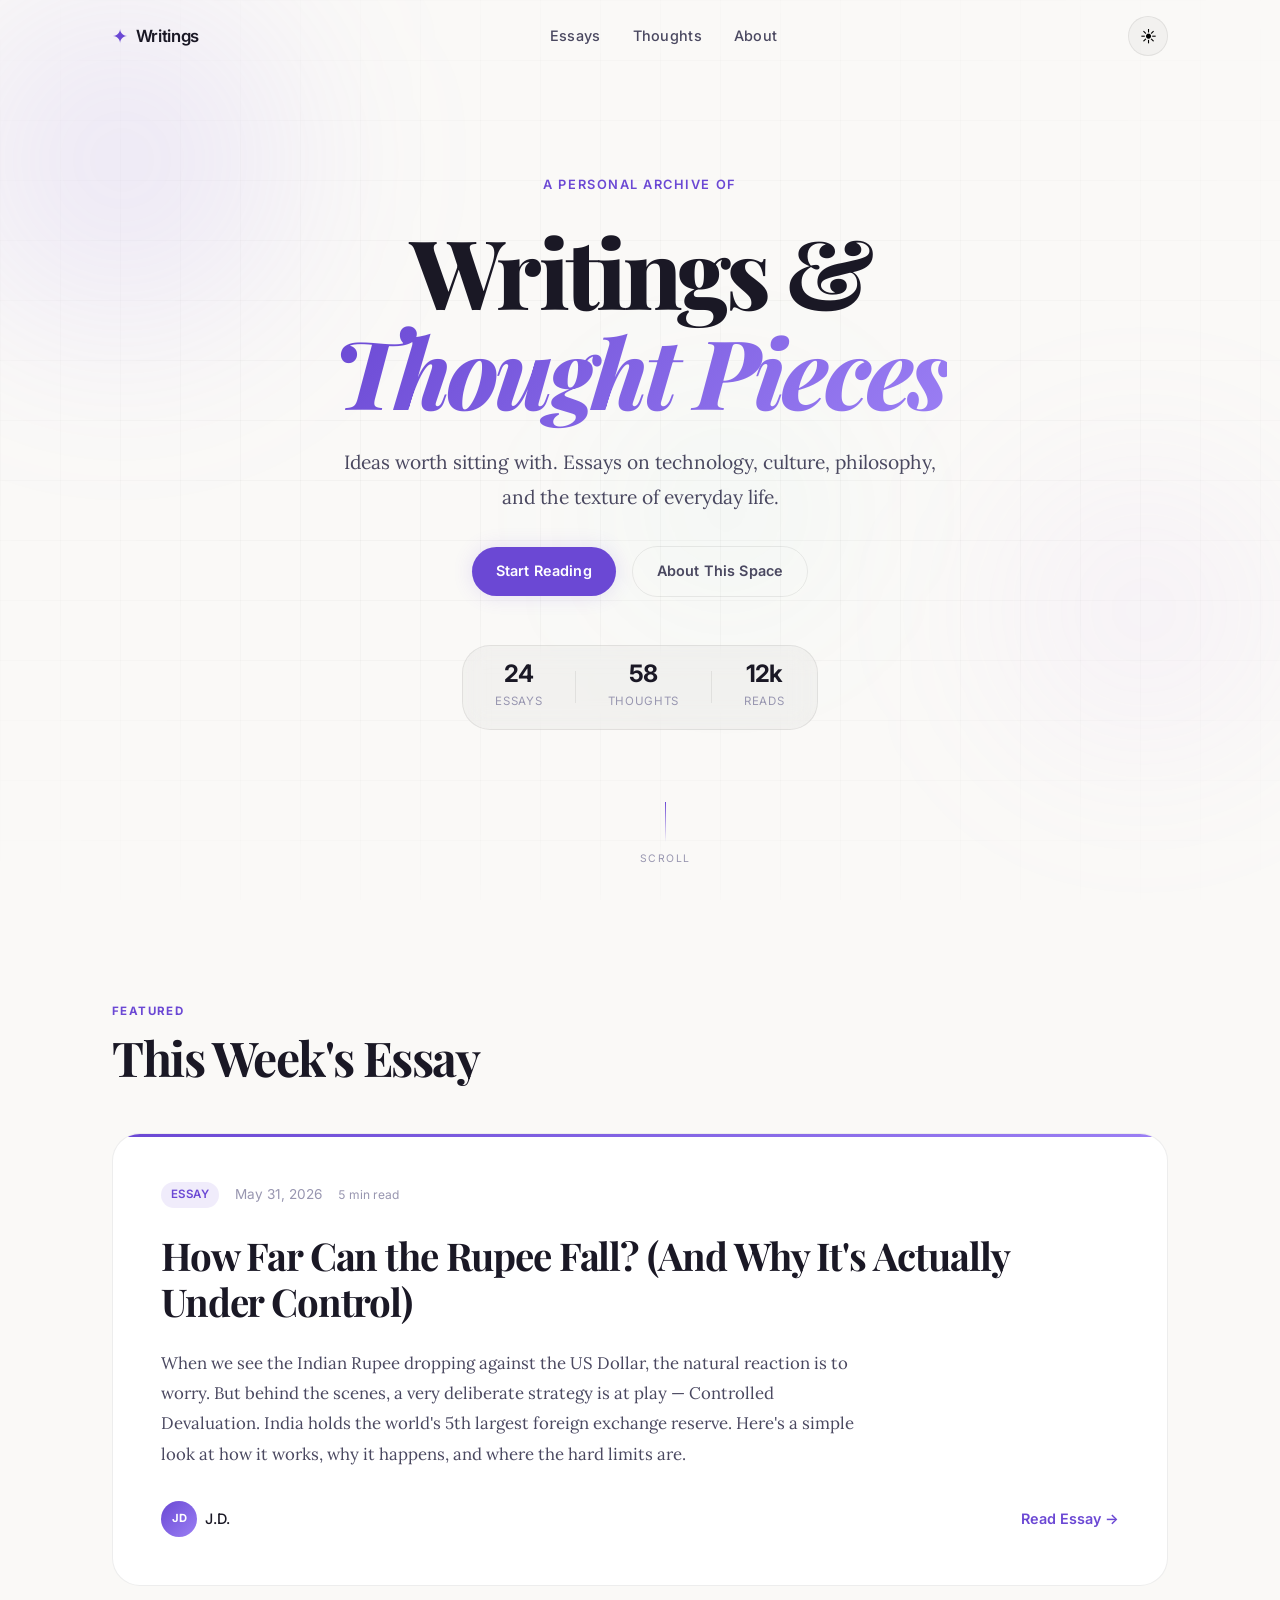
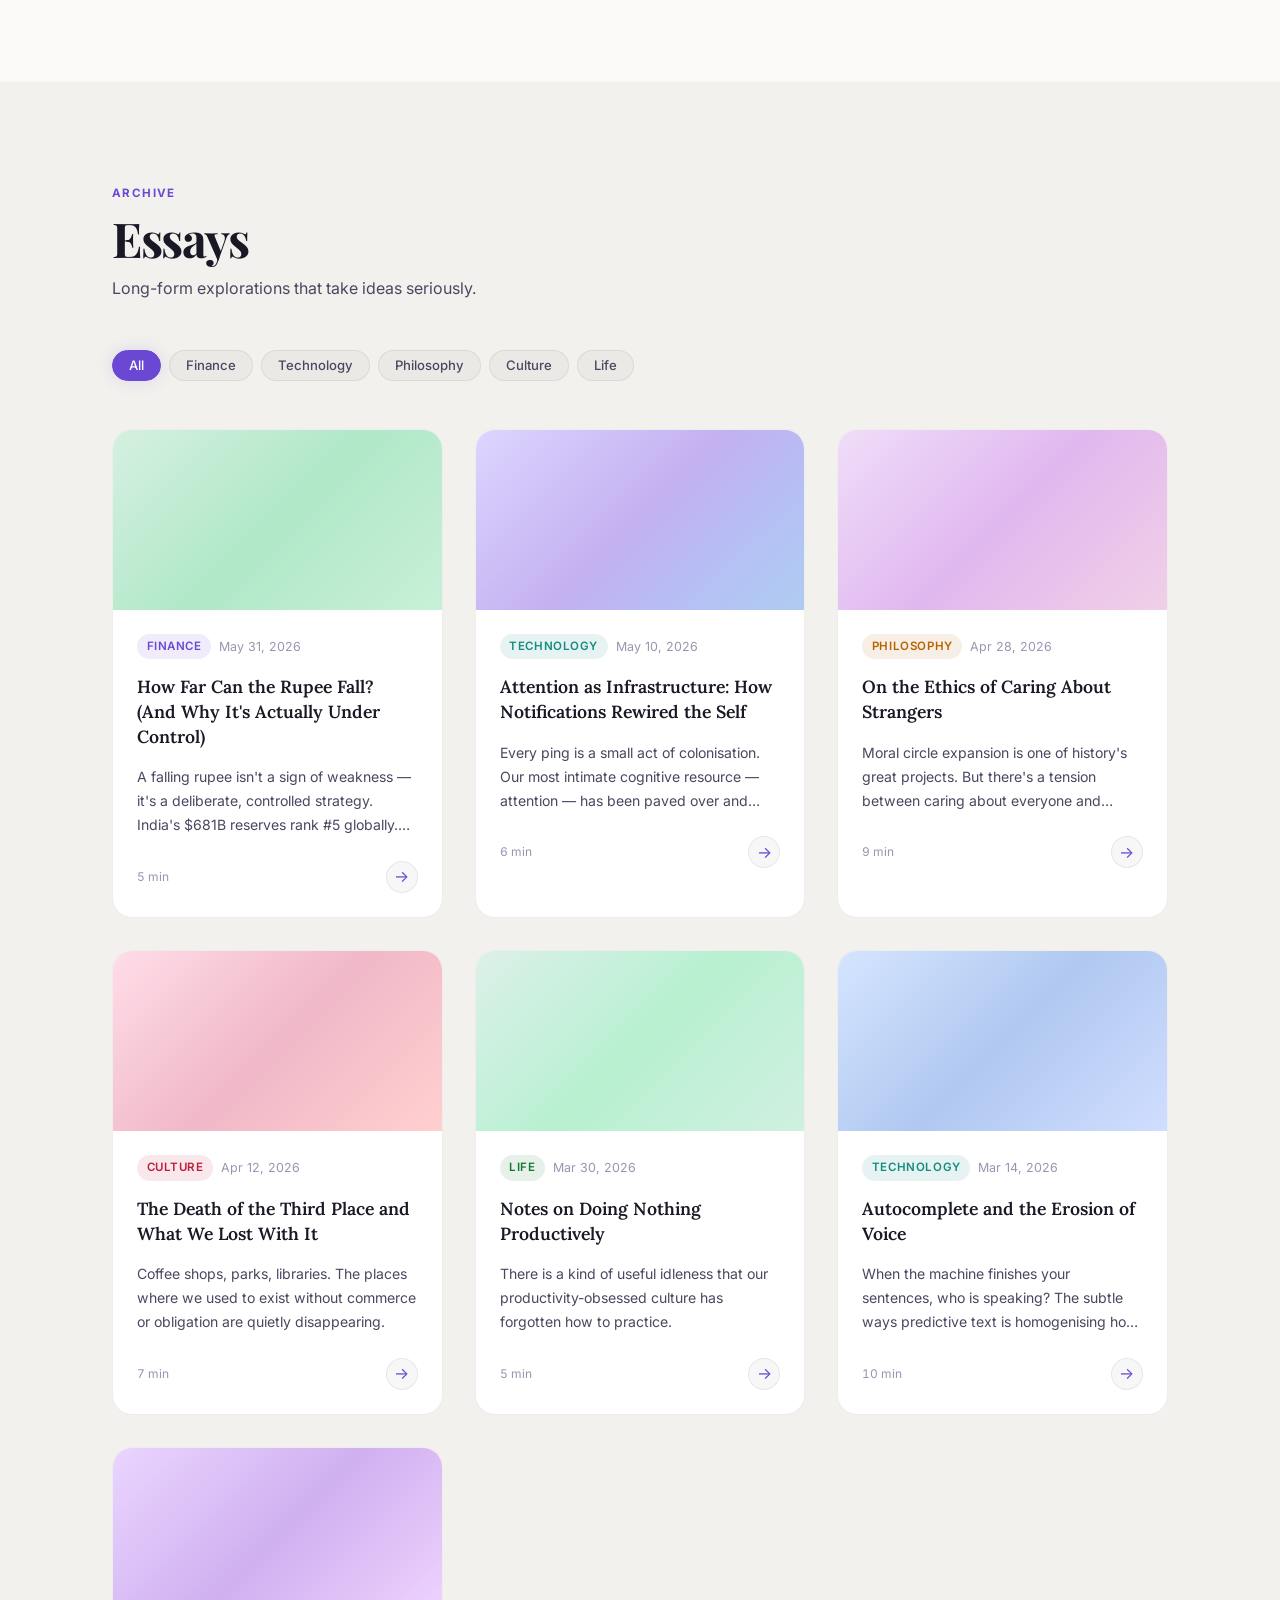
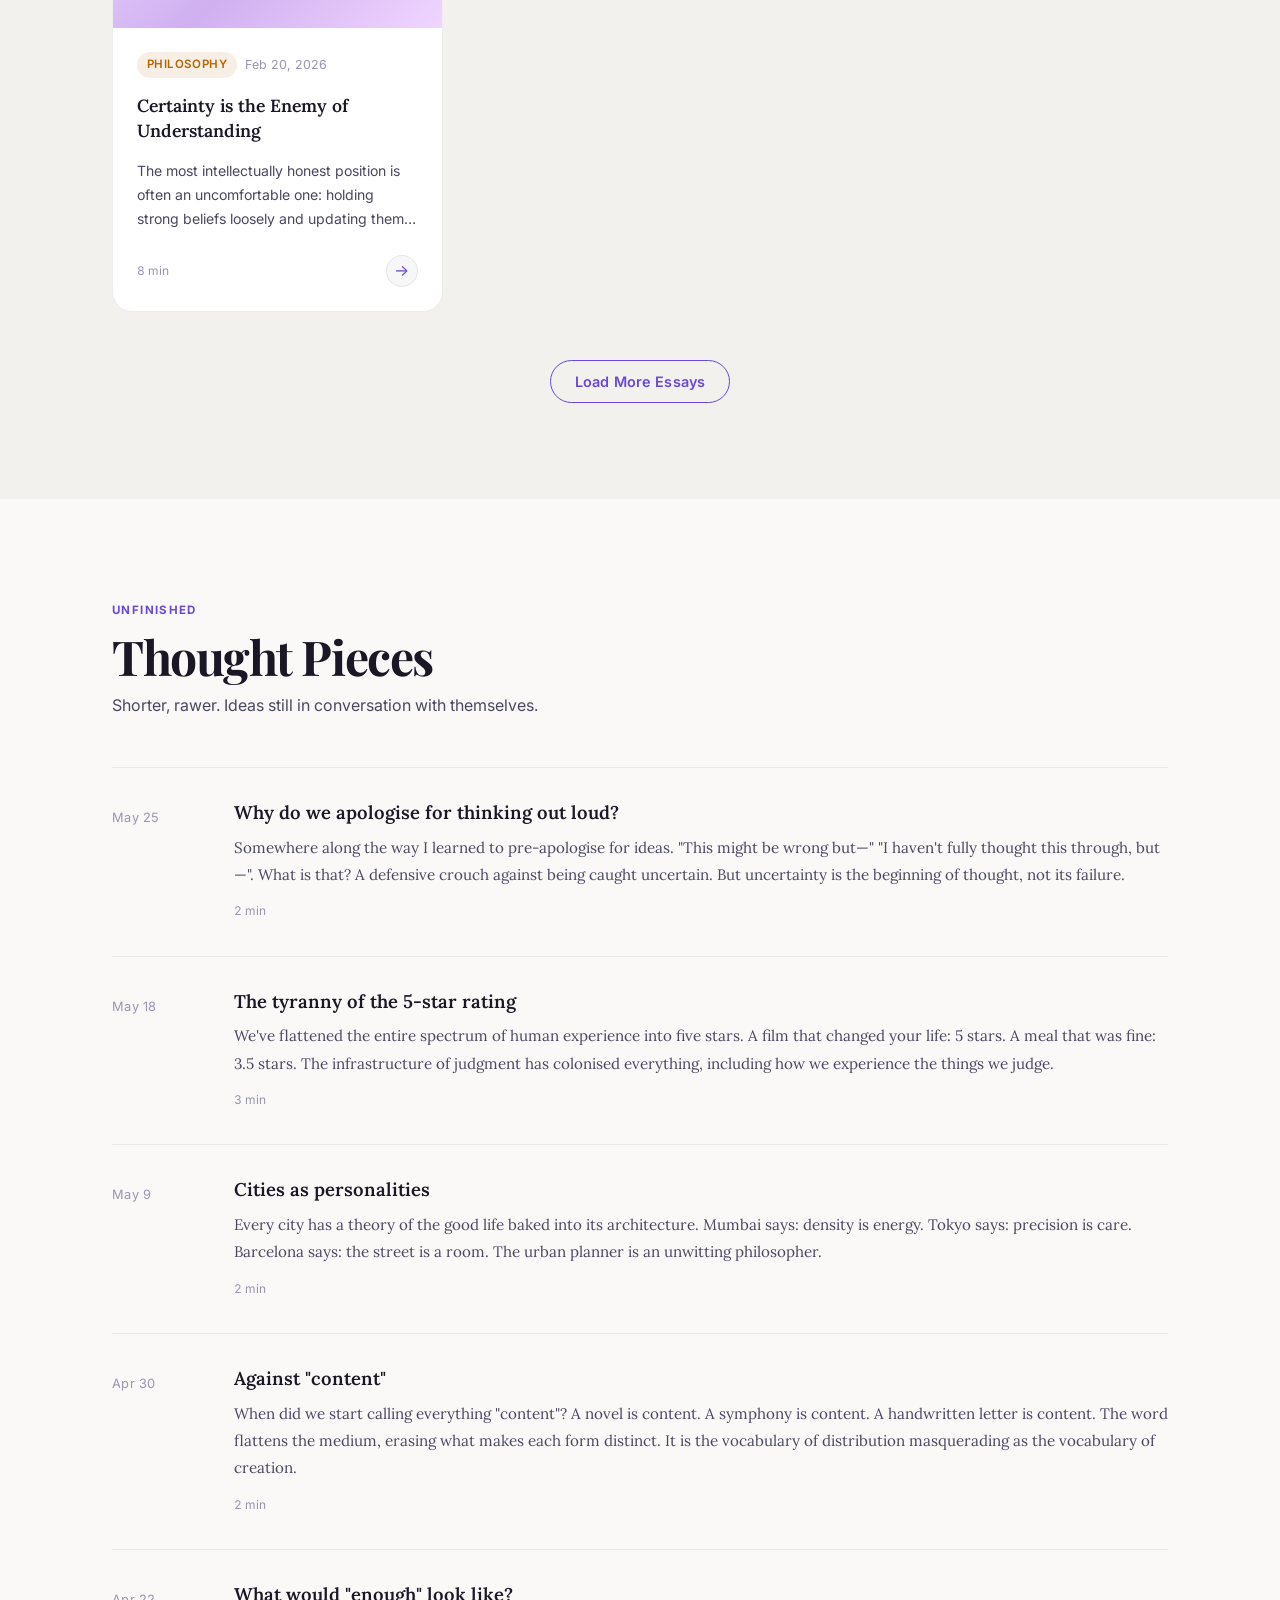
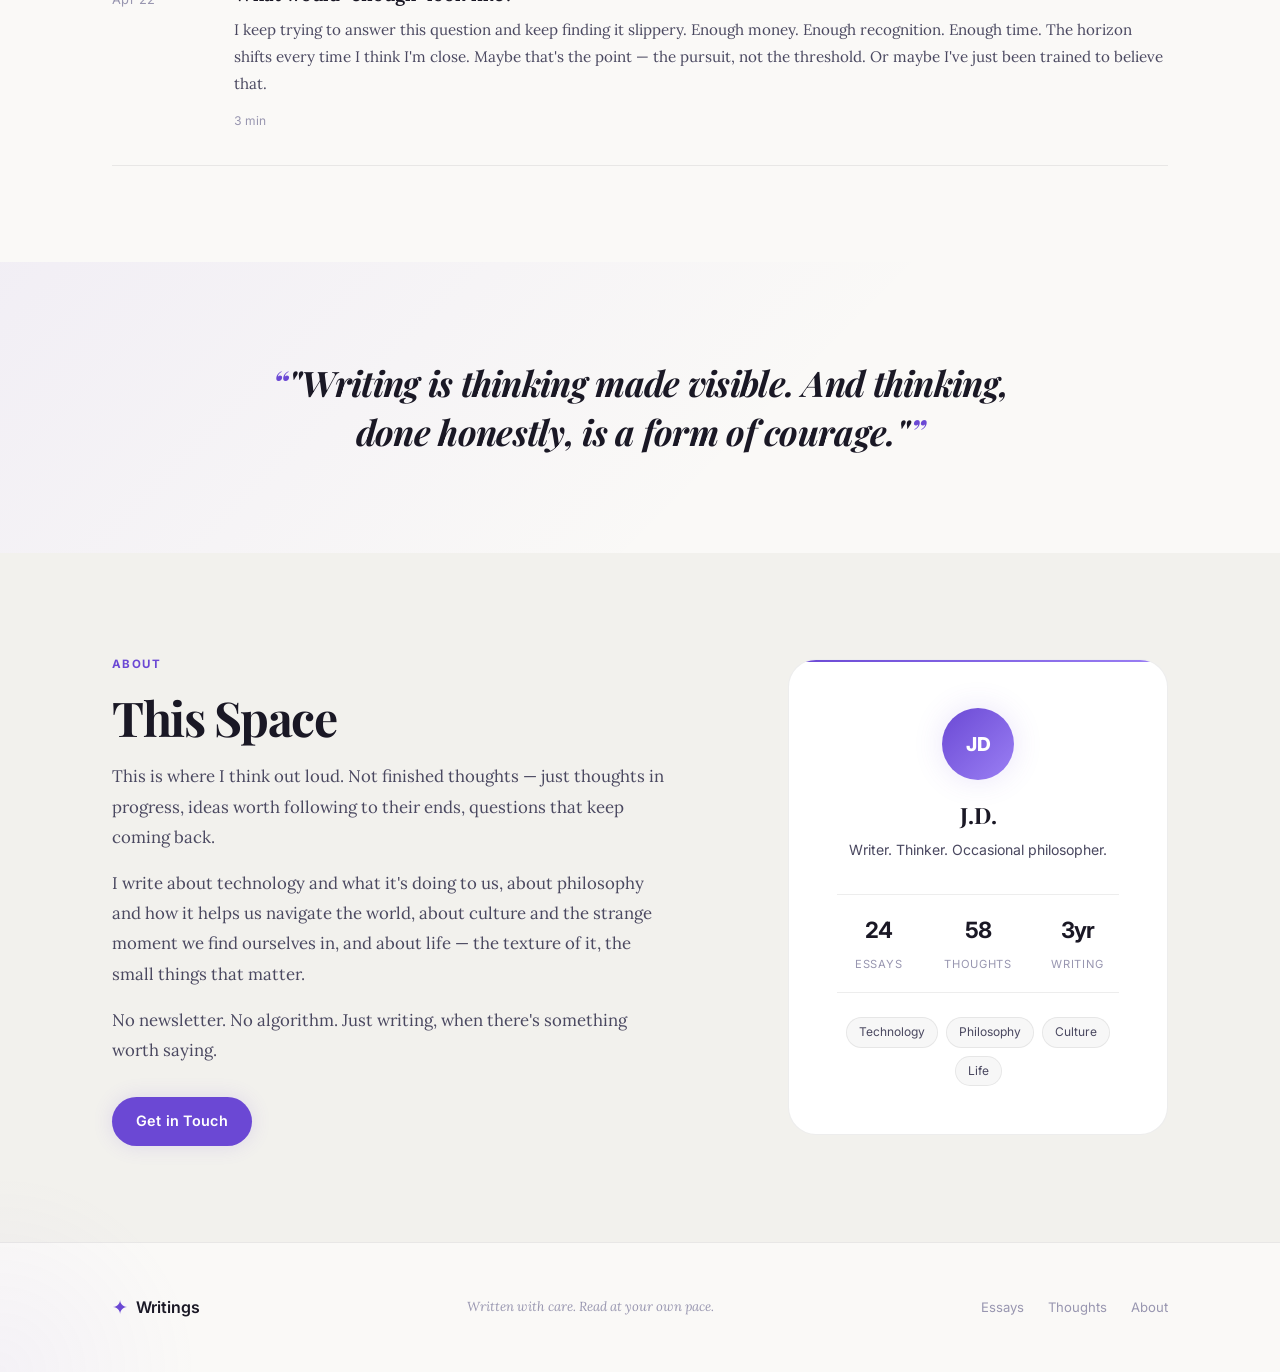
==== commit 11270289: "Add essay: How Far Can the Rupee Fall?" ====
--- a/index.html
+++ b/index.html
@@ -54,7 +54,7 @@
         </div>
         <div class="hero-stats" aria-label="Site statistics">
           <div class="stat">
-            <span class="stat-number" id="stat-essays">24</span>
+            <span class="stat-number" id="stat-essays">25</span>
             <span class="stat-label">Essays</span>
           </div>
           <div class="stat-divider" aria-hidden="true"></div>
@@ -85,19 +85,19 @@
         <article class="featured-card" id="featured-article">
           <div class="featured-card__meta">
             <span class="tag tag--essay">Essay</span>
-            <time datetime="2026-05-20">May 20, 2026</time>
-            <span class="read-time">8 min read</span>
+            <time datetime="2026-05-31">May 31, 2026</time>
+            <span class="read-time">5 min read</span>
           </div>
           <h3 class="featured-card__title">
-            <a href="article.html" id="featured-article-link">The Slow Mind in a Fast World: Why Deliberate Thinking is a Radical Act</a>
+            <a href="rupee-essay.html" id="featured-article-link">How Far Can the Rupee Fall? (And Why It's Actually Under Control)</a>
           </h3>
-          <p class="featured-card__excerpt">We have optimised everything for speed. Instant replies, hot takes, algorithmic feeds that predict what you want before you know you want it. But something gets lost in the rush — the slow burn of an idea forming, the productive discomfort of holding two conflicting thoughts at once.</p>
+          <p class="featured-card__excerpt">When we see the Indian Rupee dropping against the US Dollar, the natural reaction is to worry. But behind the scenes, a very deliberate strategy is at play — Controlled Devaluation. India holds the world's 5th largest foreign exchange reserve. Here's a simple look at how it works, why it happens, and where the hard limits are.</p>
           <div class="featured-card__footer">
             <div class="author">
               <div class="author-avatar" aria-hidden="true">JD</div>
               <span class="author-name">J.D.</span>
             </div>
-            <a href="article.html" class="read-link" id="featured-read-link" aria-label="Read: The Slow Mind in a Fast World">Read Essay →</a>
+            <a href="rupee-essay.html" class="read-link" id="featured-read-link" aria-label="Read: How Far Can the Rupee Fall?">Read Essay →</a>
           </div>
         </article>
       </div>
@@ -114,6 +114,7 @@
 
         <div class="filter-bar" role="group" aria-label="Filter essays by topic">
           <button class="filter-btn active" data-filter="all" id="filter-all">All</button>
+          <button class="filter-btn" data-filter="finance" id="filter-finance">Finance</button>
           <button class="filter-btn" data-filter="technology" id="filter-tech">Technology</button>
           <button class="filter-btn" data-filter="philosophy" id="filter-philosophy">Philosophy</button>
           <button class="filter-btn" data-filter="culture" id="filter-culture">Culture</button>
@@ -121,6 +122,26 @@
         </div>
 
         <div class="essays-grid" id="essays-grid" role="list">
+
+          <article class="essay-card reveal-on-scroll" data-category="finance" role="listitem">
+            <div class="essay-card__image-wrap">
+              <div class="essay-card__image essay-card__image--finance" aria-hidden="true"></div>
+            </div>
+            <div class="essay-card__body">
+              <div class="essay-card__meta">
+                <span class="tag tag--essay">Finance</span>
+                <time datetime="2026-05-31">May 31, 2026</time>
+              </div>
+              <h3 class="essay-card__title">
+                <a href="rupee-essay.html" id="essay-rupee-link">How Far Can the Rupee Fall? (And Why It's Actually Under Control)</a>
+              </h3>
+              <p class="essay-card__excerpt">A falling rupee isn't a sign of weakness — it's a deliberate, controlled strategy. India's $681B reserves rank #5 globally. Here's how it all works.</p>
+              <div class="essay-card__footer">
+                <span class="read-time">5 min</span>
+                <a href="rupee-essay.html" class="arrow-link" aria-label="Read How Far Can the Rupee Fall?" id="essay-rupee-read">→</a>
+              </div>
+            </div>
+          </article>
 
           <article class="essay-card reveal-on-scroll" data-category="technology" role="listitem">
             <div class="essay-card__image-wrap">
--- a/style.css
+++ b/style.css
@@ -759,6 +759,7 @@
 .essay-card__image--life    { background: linear-gradient(135deg in oklch, #0a2e20, #1a5c3d, #0a3020); }
 .essay-card__image--tech2   { background: linear-gradient(135deg in oklch, #0a1a3e, #1a3a6e, #0a2a5c); }
 .essay-card__image--phil2   { background: linear-gradient(135deg in oklch, #1e0a3a, #4a1870, #2a0a4e); }
+.essay-card__image--finance { background: linear-gradient(135deg in oklch, #0a2010, #1a5030, #103820); }
 
 [data-theme="light"] .essay-card__image--tech    { background: linear-gradient(135deg in oklch, #ddd5ff, #c4b0f0, #b0ccf0); }
 [data-theme="light"] .essay-card__image--phil    { background: linear-gradient(135deg in oklch, #f0ddf8, #e0b8f0, #f0d0e8); }
@@ -766,6 +767,7 @@
 [data-theme="light"] .essay-card__image--life    { background: linear-gradient(135deg in oklch, #ddf0e8, #b8f0d0, #d0f0e0); }
 [data-theme="light"] .essay-card__image--tech2   { background: linear-gradient(135deg in oklch, #d5e5ff, #b0c8f0, #d0deff); }
 [data-theme="light"] .essay-card__image--phil2   { background: linear-gradient(135deg in oklch, #ead5ff, #d0b0f0, #f0d5ff); }
+[data-theme="light"] .essay-card__image--finance { background: linear-gradient(135deg in oklch, #d5f0e0, #b0e8c8, #c8f0d8); }
 
 .essay-card__body {
   padding: var(--space-lg);
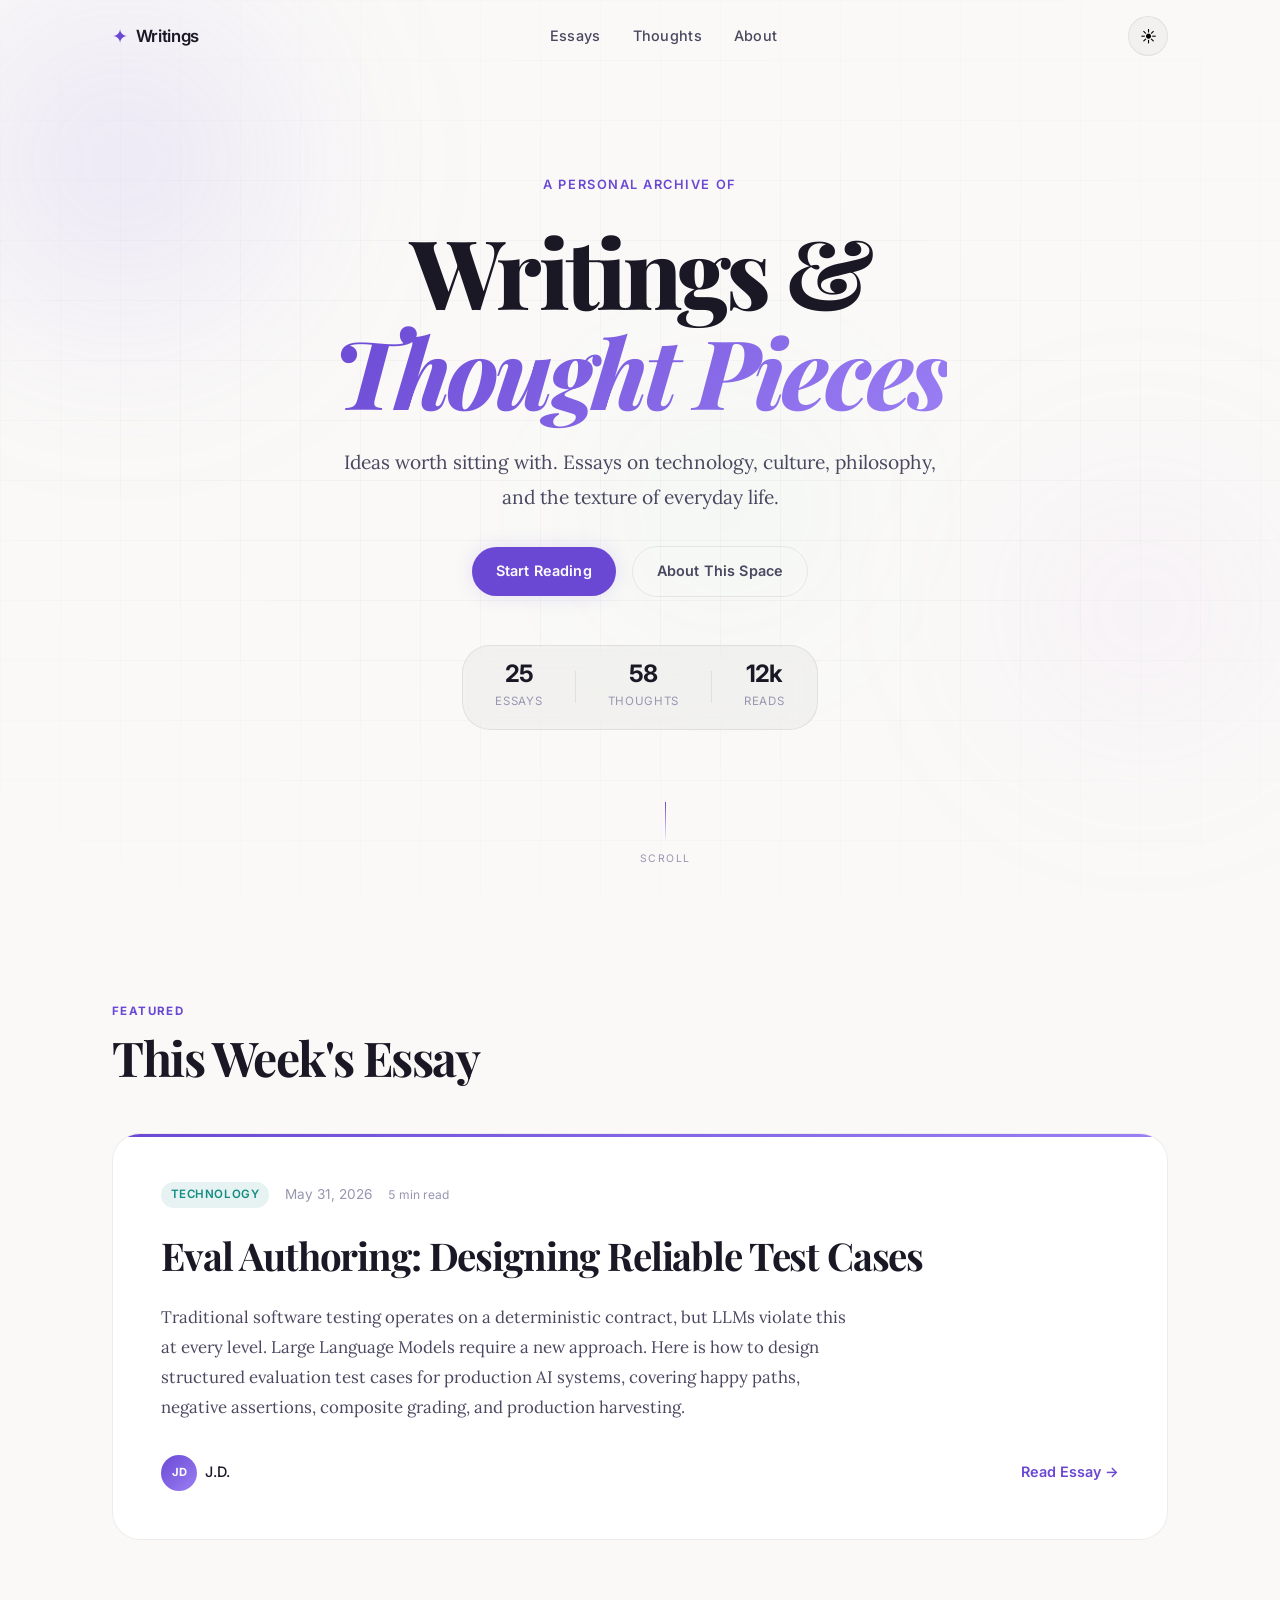
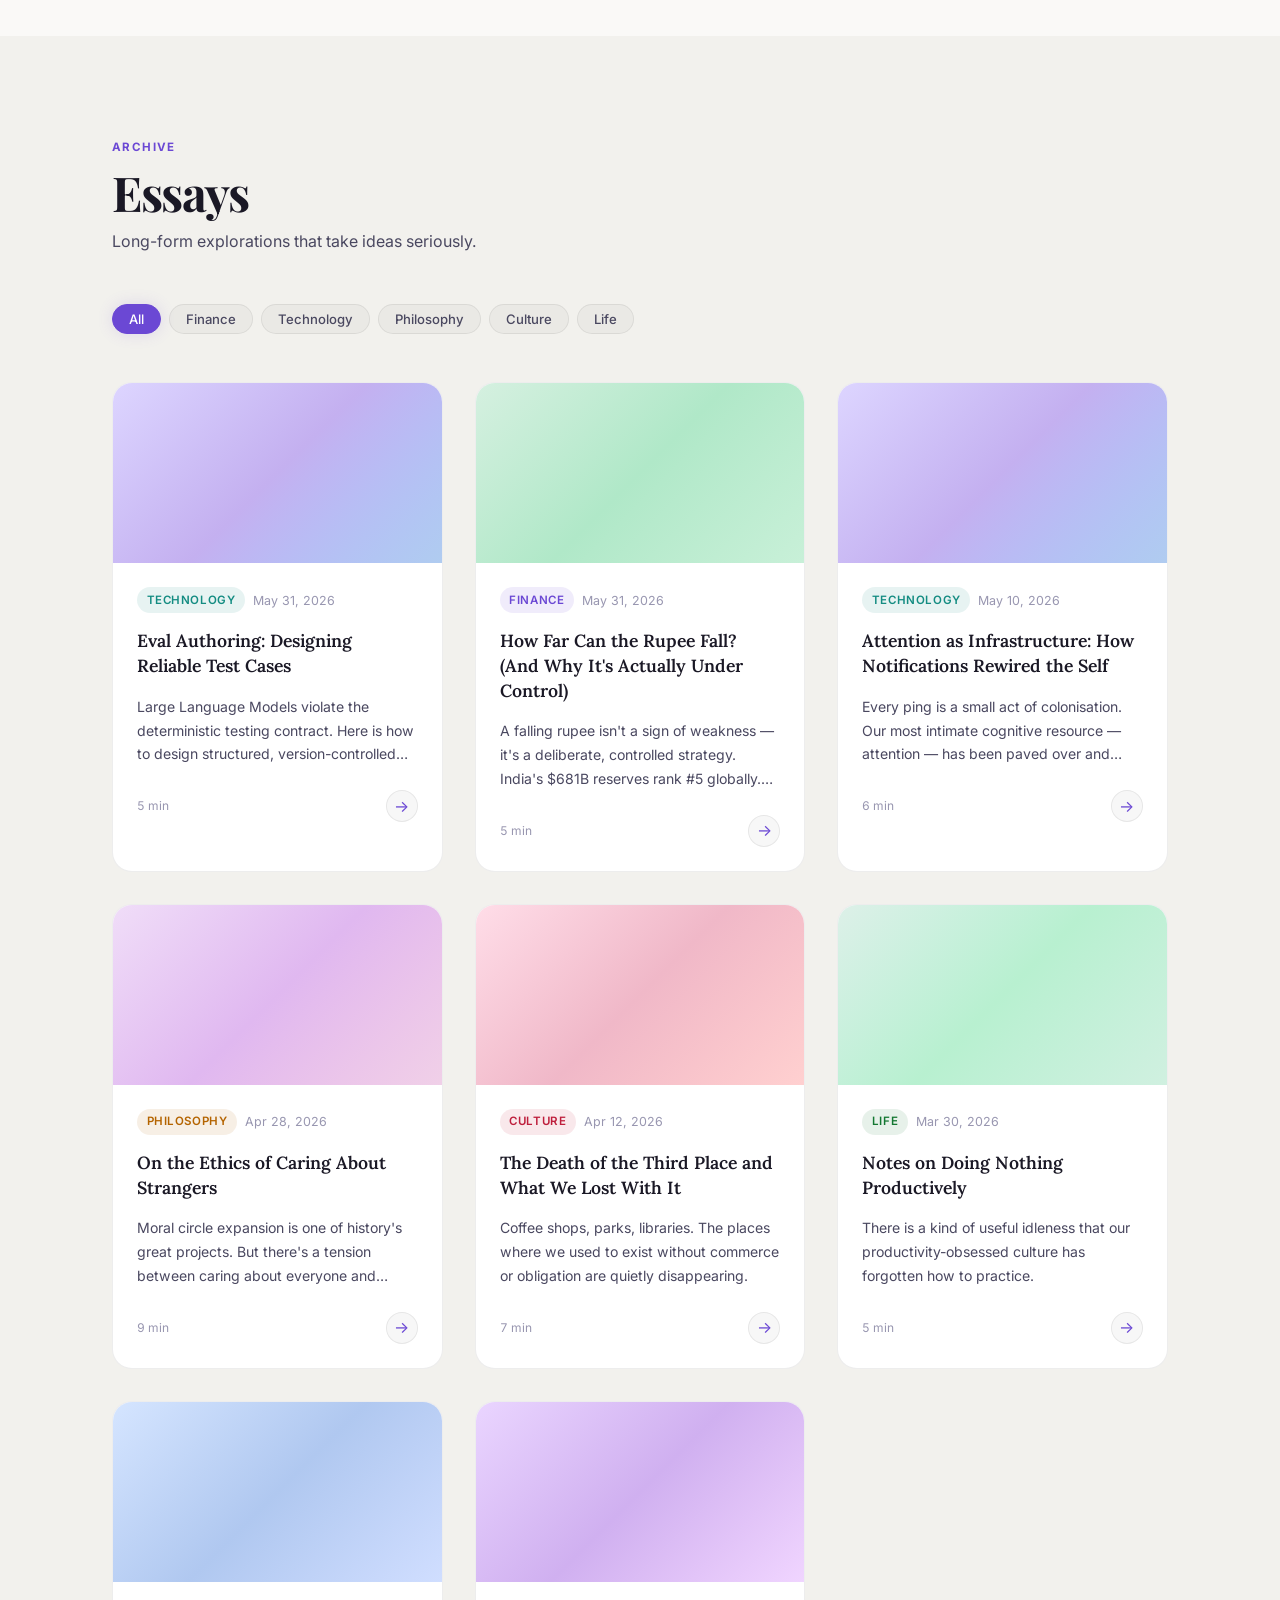
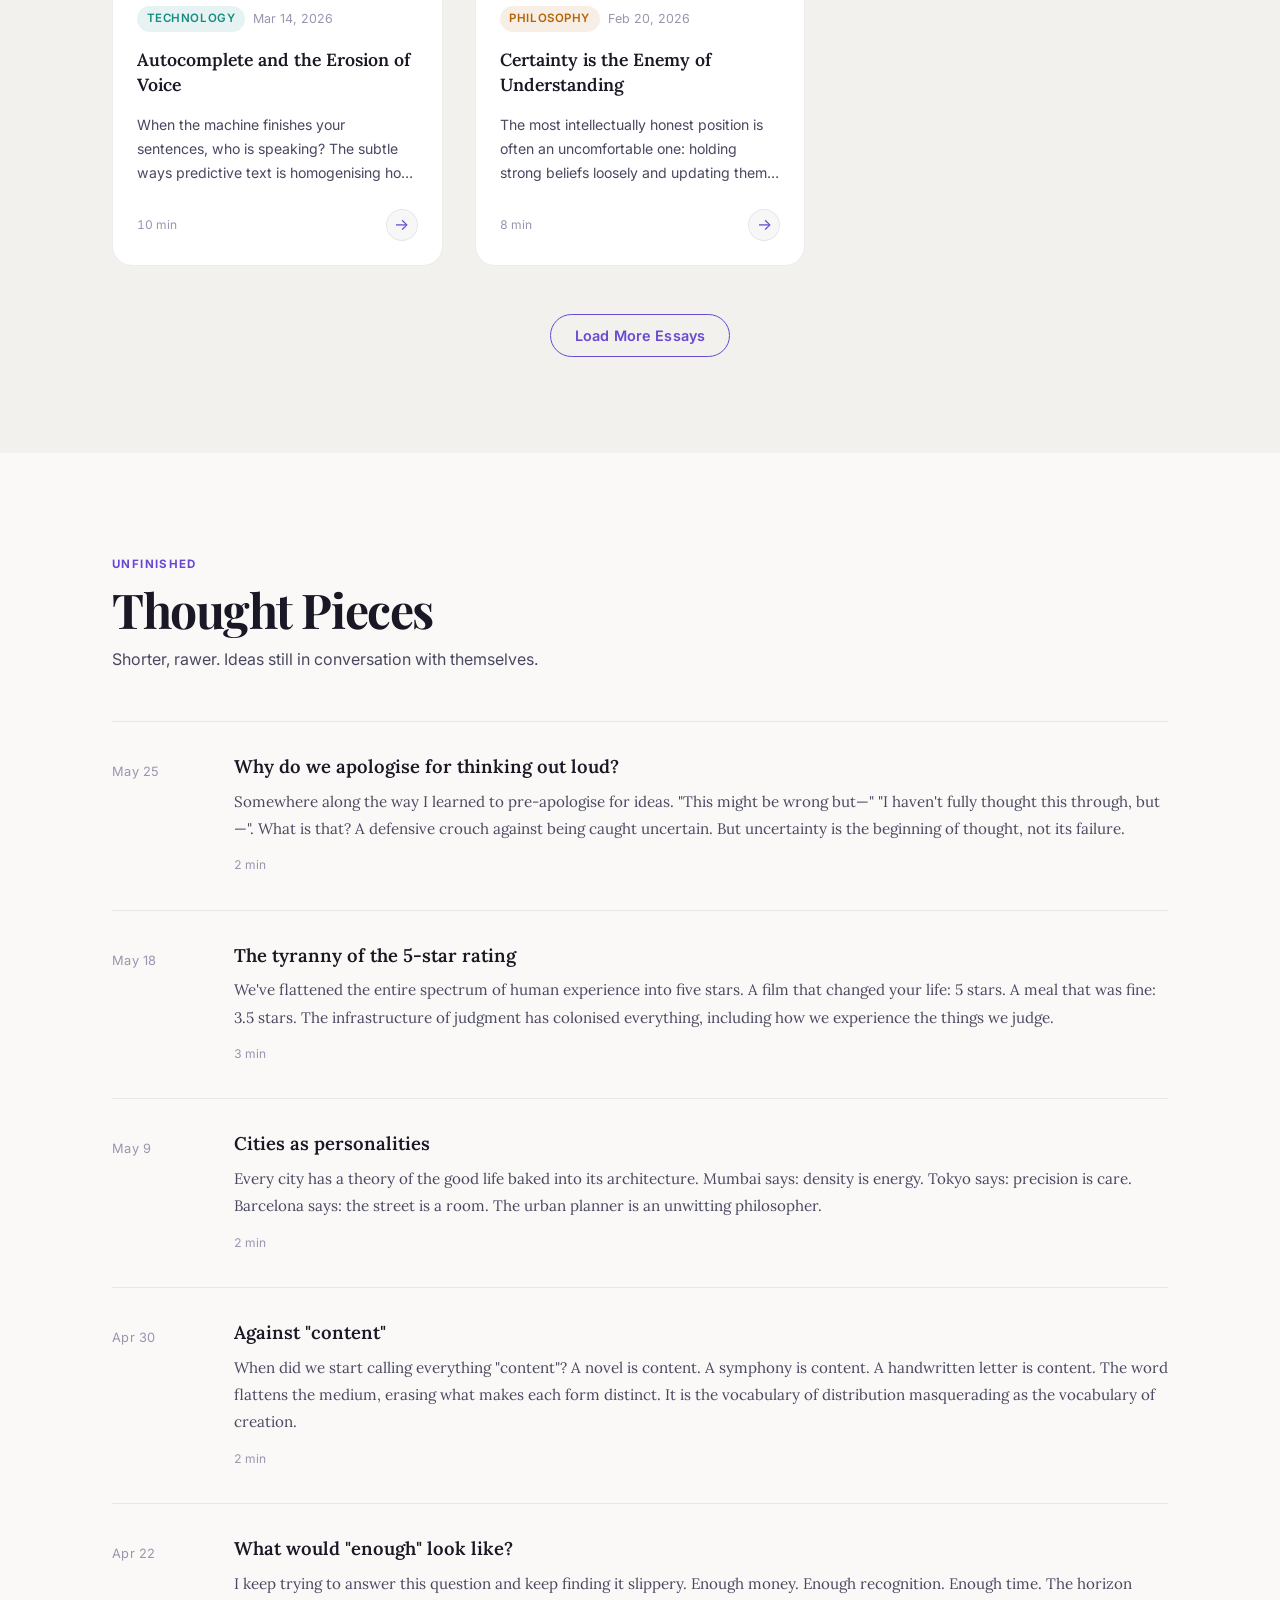
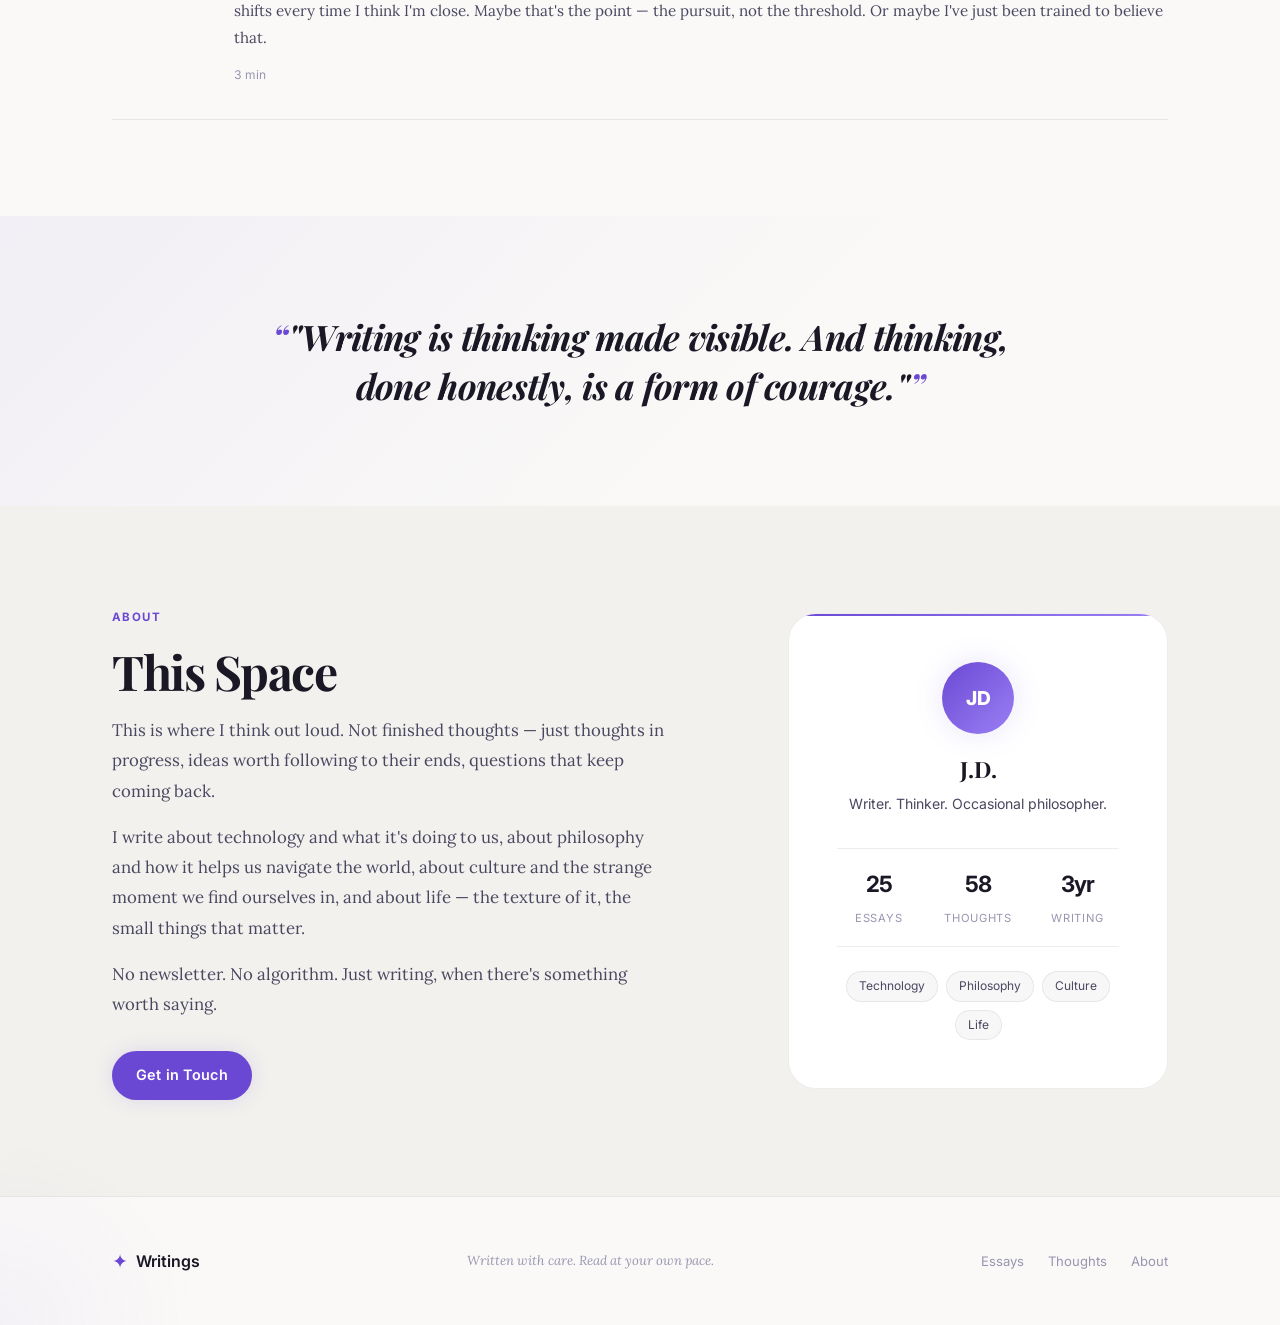
==== commit 742a5f08: "Add essay: Eval Authoring - Designing Reliable Test Cases" ====
--- a/index.html
+++ b/index.html
@@ -54,7 +54,7 @@
         </div>
         <div class="hero-stats" aria-label="Site statistics">
           <div class="stat">
-            <span class="stat-number" id="stat-essays">25</span>
+            <span class="stat-number" id="stat-essays">26</span>
             <span class="stat-label">Essays</span>
           </div>
           <div class="stat-divider" aria-hidden="true"></div>
@@ -84,20 +84,20 @@
         </div>
         <article class="featured-card" id="featured-article">
           <div class="featured-card__meta">
-            <span class="tag tag--essay">Essay</span>
+            <span class="tag tag--tech">Technology</span>
             <time datetime="2026-05-31">May 31, 2026</time>
             <span class="read-time">5 min read</span>
           </div>
           <h3 class="featured-card__title">
-            <a href="rupee-essay.html" id="featured-article-link">How Far Can the Rupee Fall? (And Why It's Actually Under Control)</a>
+            <a href="eval-authoring.html" id="featured-article-link">Eval Authoring: Designing Reliable Test Cases</a>
           </h3>
-          <p class="featured-card__excerpt">When we see the Indian Rupee dropping against the US Dollar, the natural reaction is to worry. But behind the scenes, a very deliberate strategy is at play — Controlled Devaluation. India holds the world's 5th largest foreign exchange reserve. Here's a simple look at how it works, why it happens, and where the hard limits are.</p>
+          <p class="featured-card__excerpt">Traditional software testing operates on a deterministic contract, but LLMs violate this at every level. Large Language Models require a new approach. Here is how to design structured evaluation test cases for production AI systems, covering happy paths, negative assertions, composite grading, and production harvesting.</p>
           <div class="featured-card__footer">
             <div class="author">
               <div class="author-avatar" aria-hidden="true">JD</div>
               <span class="author-name">J.D.</span>
             </div>
-            <a href="rupee-essay.html" class="read-link" id="featured-read-link" aria-label="Read: How Far Can the Rupee Fall?">Read Essay →</a>
+            <a href="eval-authoring.html" class="read-link" id="featured-read-link" aria-label="Read: Eval Authoring">Read Essay →</a>
           </div>
         </article>
       </div>
@@ -122,6 +122,26 @@
         </div>
 
         <div class="essays-grid" id="essays-grid" role="list">
+
+          <article class="essay-card reveal-on-scroll" data-category="technology" role="listitem">
+            <div class="essay-card__image-wrap">
+              <div class="essay-card__image essay-card__image--tech" aria-hidden="true"></div>
+            </div>
+            <div class="essay-card__body">
+              <div class="essay-card__meta">
+                <span class="tag tag--tech">Technology</span>
+                <time datetime="2026-05-31">May 31, 2026</time>
+              </div>
+              <h3 class="essay-card__title">
+                <a href="eval-authoring.html" id="essay-eval-link">Eval Authoring: Designing Reliable Test Cases</a>
+              </h3>
+              <p class="essay-card__excerpt">Large Language Models violate the deterministic testing contract. Here is how to design structured, version-controlled eval schemas with composite grading.</p>
+              <div class="essay-card__footer">
+                <span class="read-time">5 min</span>
+                <a href="eval-authoring.html" class="arrow-link" aria-label="Read Eval Authoring" id="essay-eval-read">→</a>
+              </div>
+            </div>
+          </article>
 
           <article class="essay-card reveal-on-scroll" data-category="finance" role="listitem">
             <div class="essay-card__image-wrap">
@@ -380,7 +400,7 @@
             <p class="about-card__bio">Writer. Thinker. Occasional philosopher.</p>
             <div class="about-card__stats">
               <div class="about-stat">
-                <span class="about-stat__num">24</span>
+                <span class="about-stat__num">25</span>
                 <span class="about-stat__label">Essays</span>
               </div>
               <div class="about-stat">
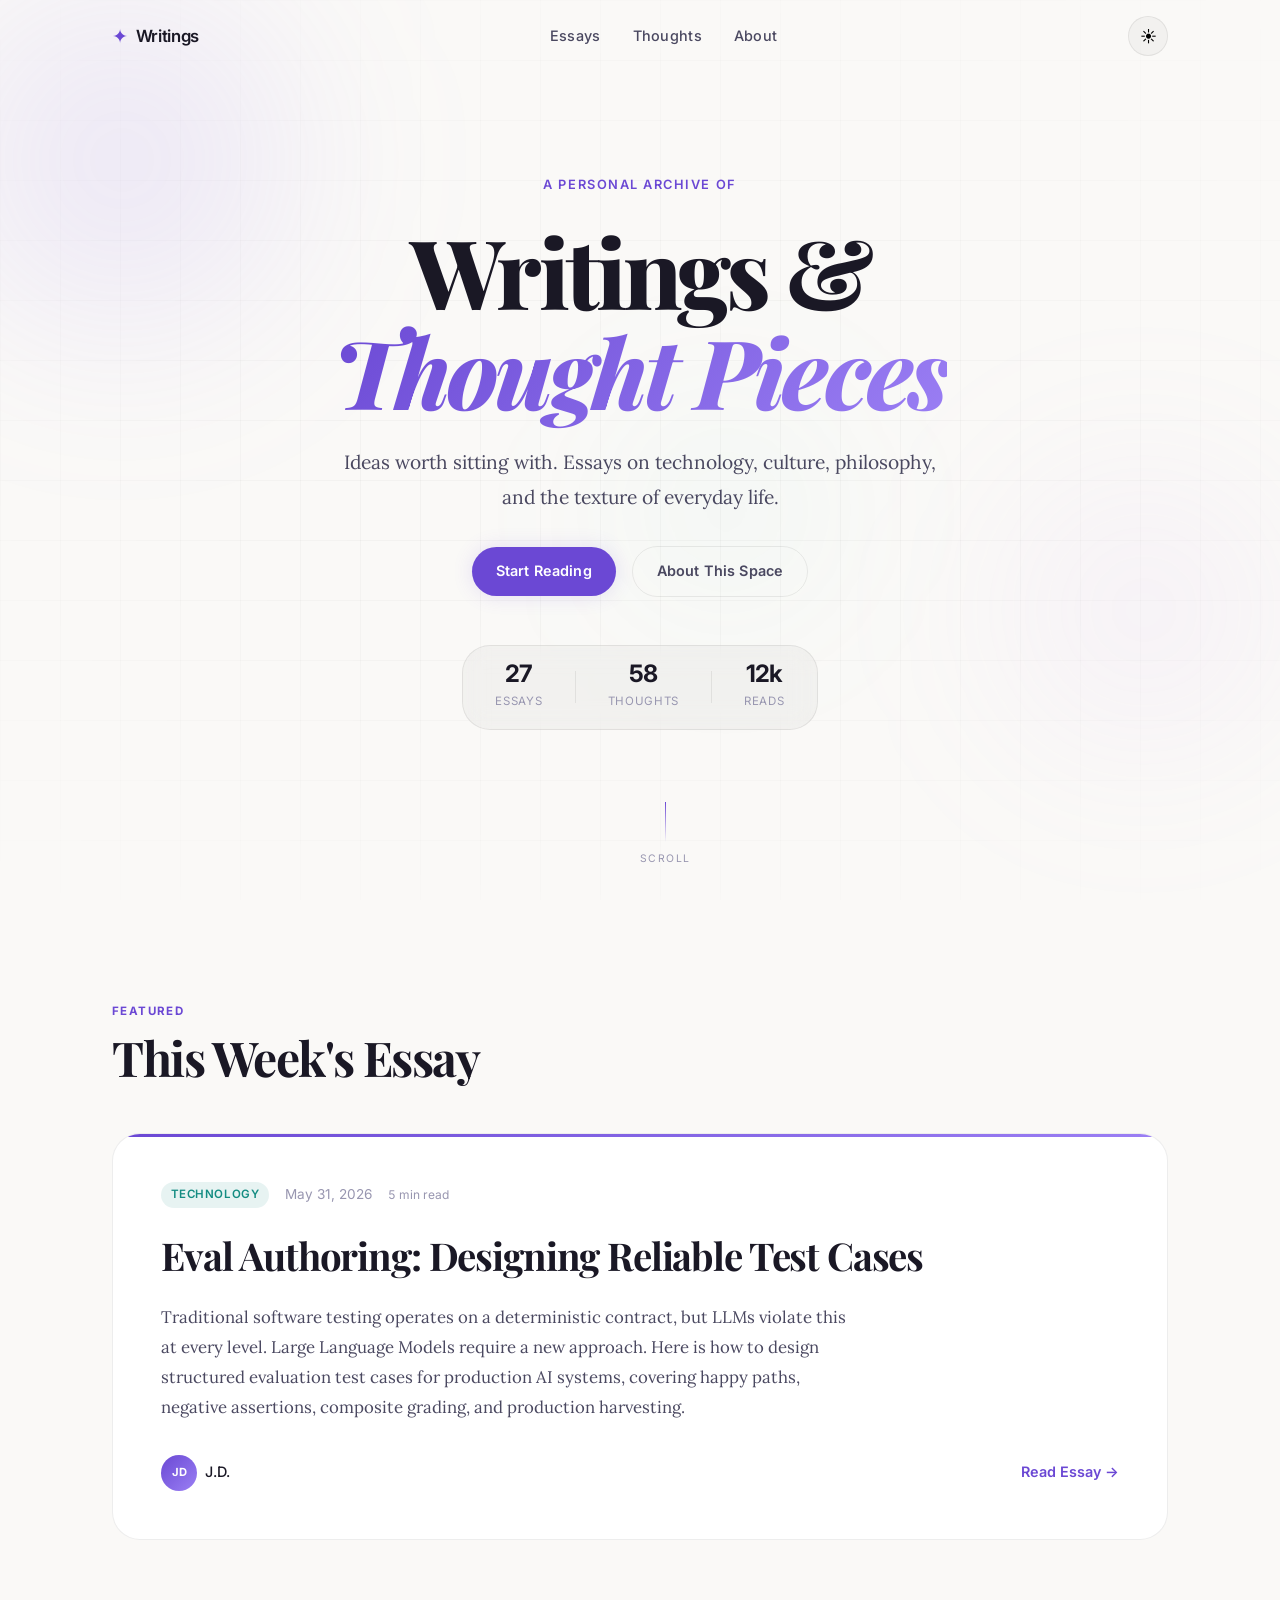
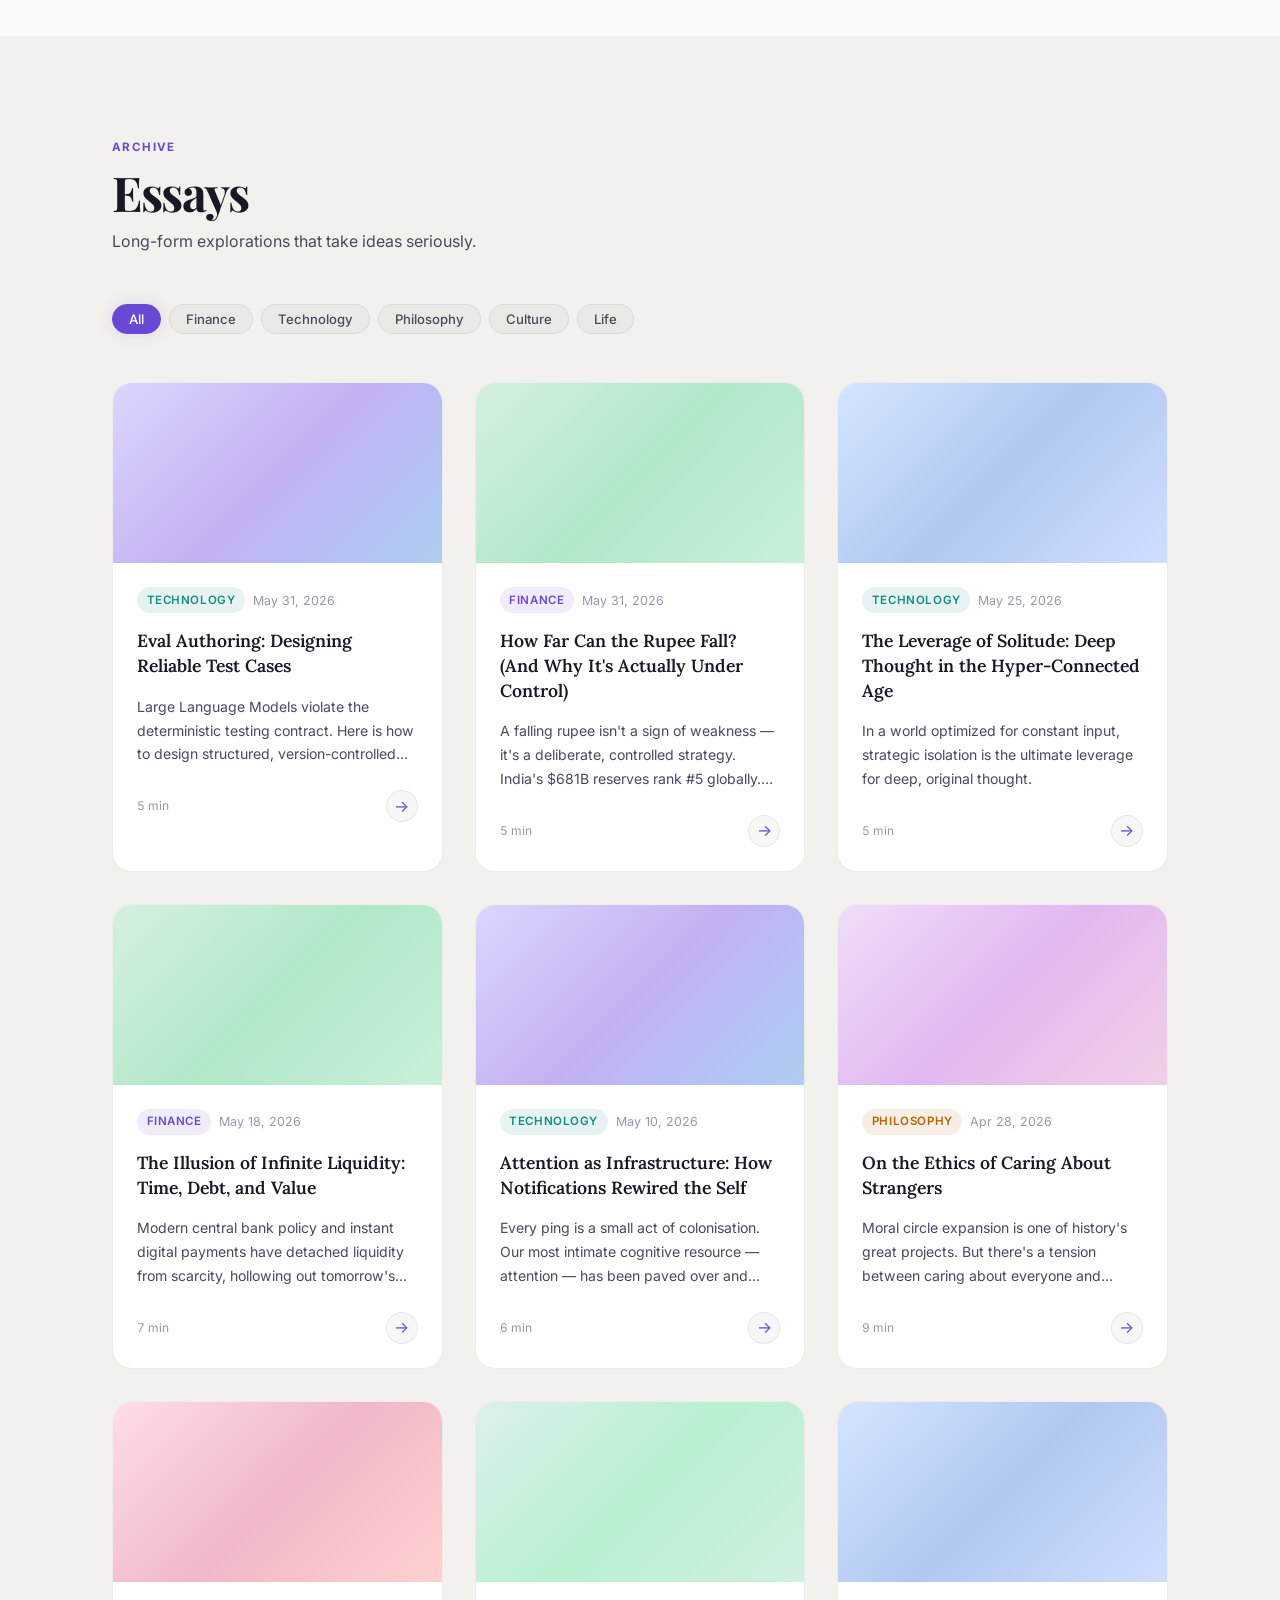
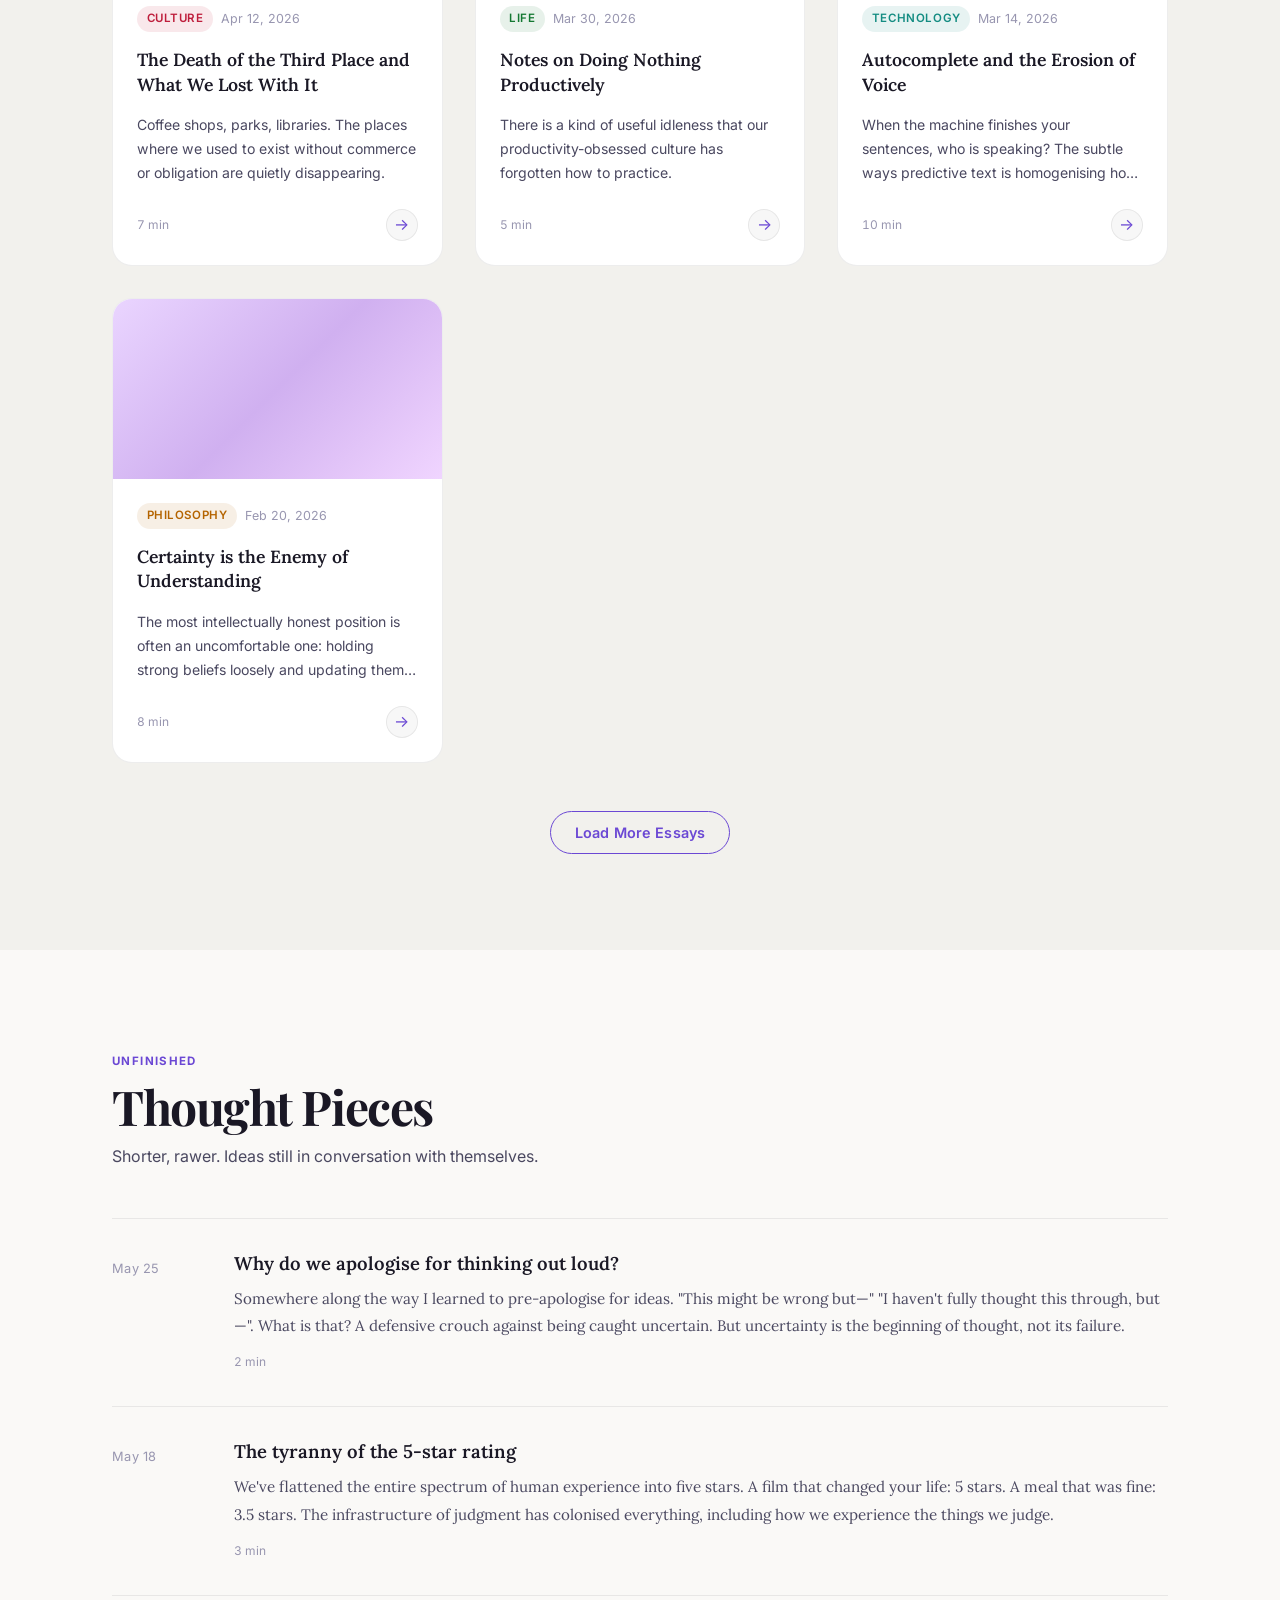
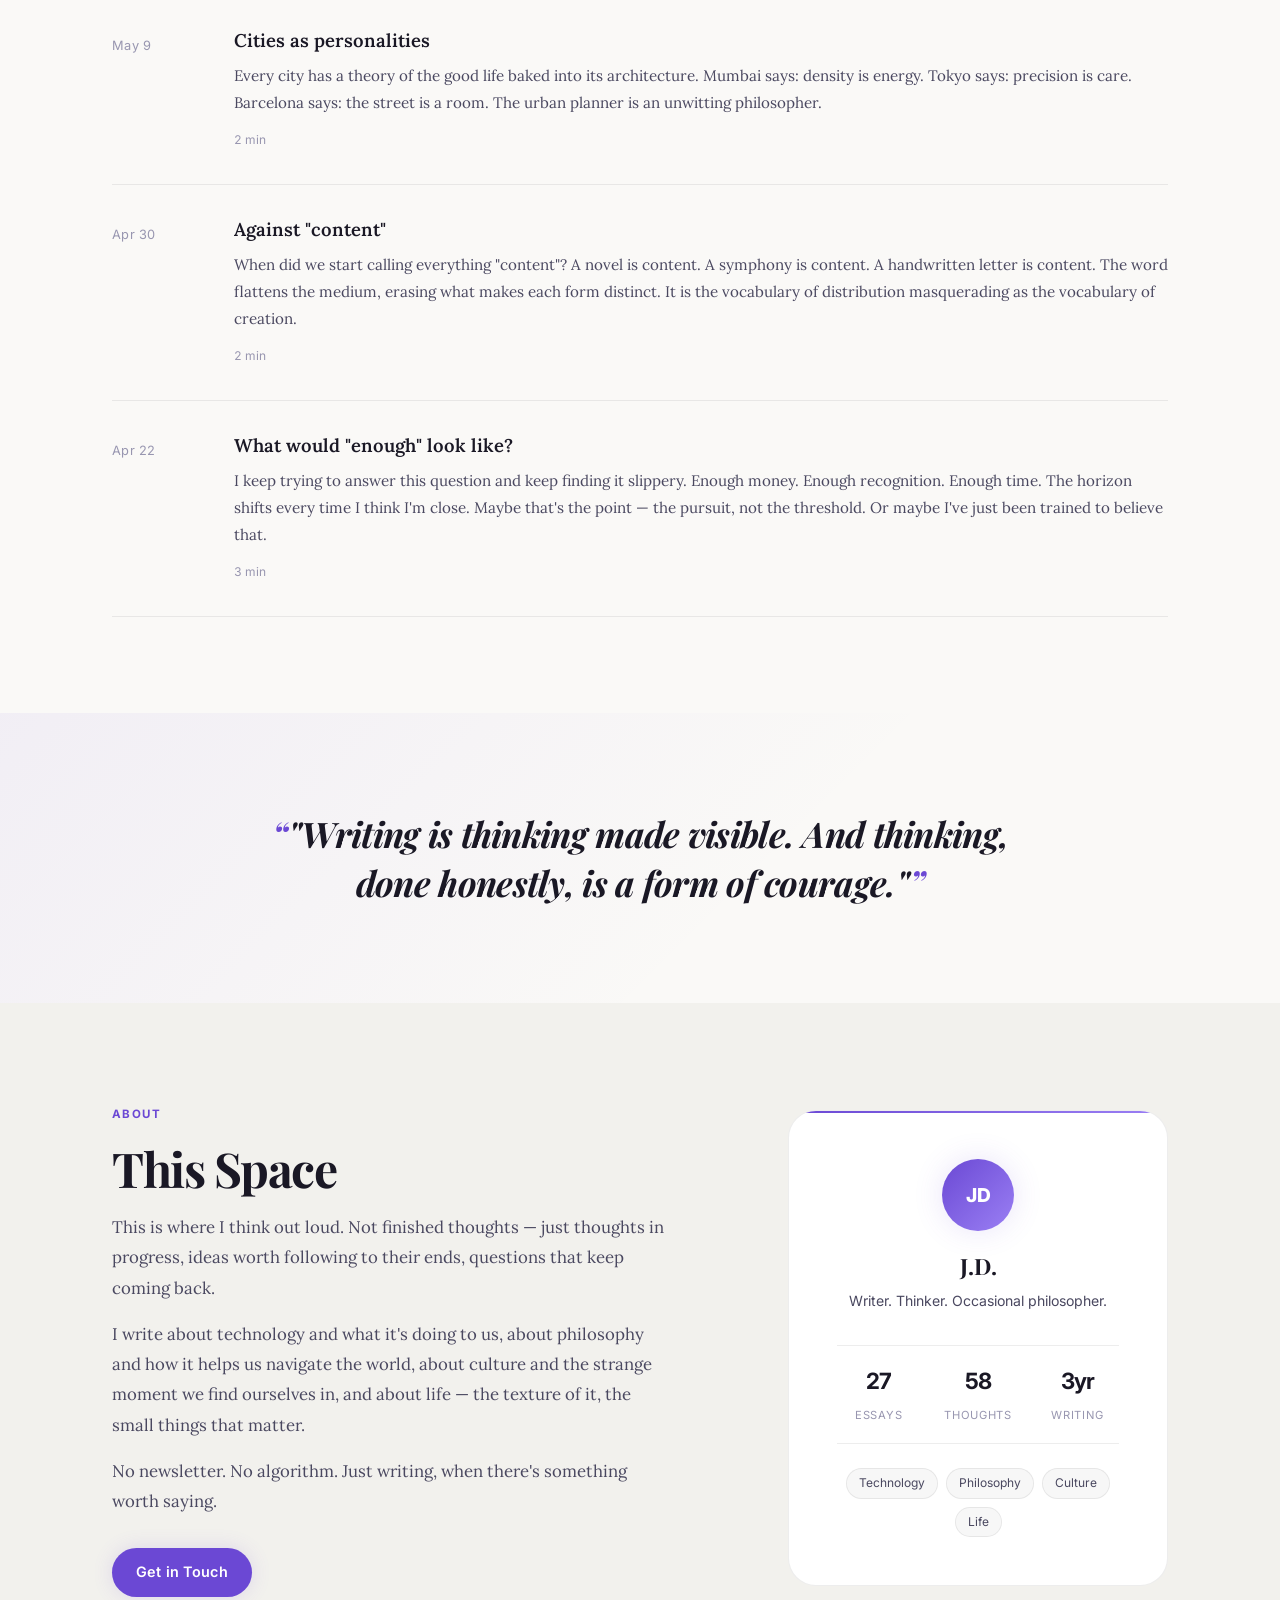
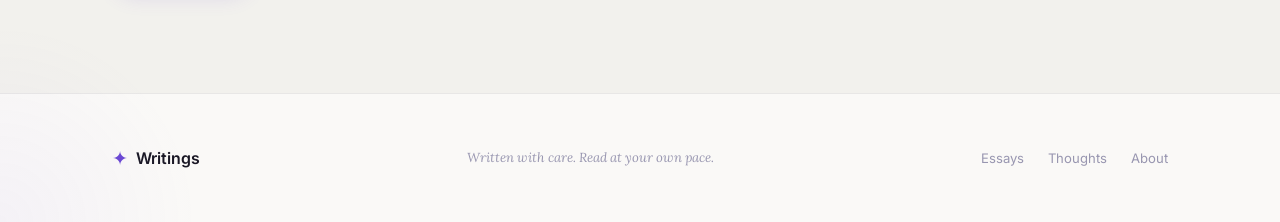
==== commit 58a083e9: "Add essays on technology and economy" ====
--- a/index.html
+++ b/index.html
@@ -54,7 +54,7 @@
         </div>
         <div class="hero-stats" aria-label="Site statistics">
           <div class="stat">
-            <span class="stat-number" id="stat-essays">26</span>
+            <span class="stat-number" id="stat-essays">28</span>
             <span class="stat-label">Essays</span>
           </div>
           <div class="stat-divider" aria-hidden="true"></div>
@@ -165,6 +165,46 @@
 
           <article class="essay-card reveal-on-scroll" data-category="technology" role="listitem">
             <div class="essay-card__image-wrap">
+              <div class="essay-card__image essay-card__image--tech2" aria-hidden="true"></div>
+            </div>
+            <div class="essay-card__body">
+              <div class="essay-card__meta">
+                <span class="tag tag--tech">Technology</span>
+                <time datetime="2026-05-25">May 25, 2026</time>
+              </div>
+              <h3 class="essay-card__title">
+                <a href="leverage-of-solitude.html" id="essay-solitude-link">The Leverage of Solitude: Deep Thought in the Hyper-Connected Age</a>
+              </h3>
+              <p class="essay-card__excerpt">In a world optimized for constant input, strategic isolation is the ultimate leverage for deep, original thought.</p>
+              <div class="essay-card__footer">
+                <span class="read-time">5 min</span>
+                <a href="leverage-of-solitude.html" class="arrow-link" aria-label="Read The Leverage of Solitude" id="essay-solitude-read">→</a>
+              </div>
+            </div>
+          </article>
+
+          <article class="essay-card reveal-on-scroll" data-category="finance" role="listitem">
+            <div class="essay-card__image-wrap">
+              <div class="essay-card__image essay-card__image--finance" aria-hidden="true"></div>
+            </div>
+            <div class="essay-card__body">
+              <div class="essay-card__meta">
+                <span class="tag tag--essay">Finance</span>
+                <time datetime="2026-05-18">May 18, 2026</time>
+              </div>
+              <h3 class="essay-card__title">
+                <a href="infinite-liquidity.html" id="essay-liquidity-link">The Illusion of Infinite Liquidity: Time, Debt, and Value</a>
+              </h3>
+              <p class="essay-card__excerpt">Modern central bank policy and instant digital payments have detached liquidity from scarcity, hollowing out tomorrow's value.</p>
+              <div class="essay-card__footer">
+                <span class="read-time">7 min</span>
+                <a href="infinite-liquidity.html" class="arrow-link" aria-label="Read The Illusion of Infinite Liquidity" id="essay-liquidity-read">→</a>
+              </div>
+            </div>
+          </article>
+
+          <article class="essay-card reveal-on-scroll" data-category="technology" role="listitem">
+            <div class="essay-card__image-wrap">
               <div class="essay-card__image essay-card__image--tech" aria-hidden="true"></div>
             </div>
             <div class="essay-card__body">
@@ -173,12 +213,12 @@
                 <time datetime="2026-05-10">May 10, 2026</time>
               </div>
               <h3 class="essay-card__title">
-                <a href="article.html" id="essay-1-link">Attention as Infrastructure: How Notifications Rewired the Self</a>
+                <a href="attention-as-infrastructure.html" id="essay-1-link">Attention as Infrastructure: How Notifications Rewired the Self</a>
               </h3>
               <p class="essay-card__excerpt">Every ping is a small act of colonisation. Our most intimate cognitive resource — attention — has been paved over and monetised.</p>
               <div class="essay-card__footer">
                 <span class="read-time">6 min</span>
-                <a href="article.html" class="arrow-link" aria-label="Read Attention as Infrastructure" id="essay-1-read">→</a>
+                <a href="attention-as-infrastructure.html" class="arrow-link" aria-label="Read Attention as Infrastructure" id="essay-1-read">→</a>
               </div>
             </div>
           </article>
@@ -400,7 +440,7 @@
             <p class="about-card__bio">Writer. Thinker. Occasional philosopher.</p>
             <div class="about-card__stats">
               <div class="about-stat">
-                <span class="about-stat__num">25</span>
+                <span class="about-stat__num">27</span>
                 <span class="about-stat__label">Essays</span>
               </div>
               <div class="about-stat">
